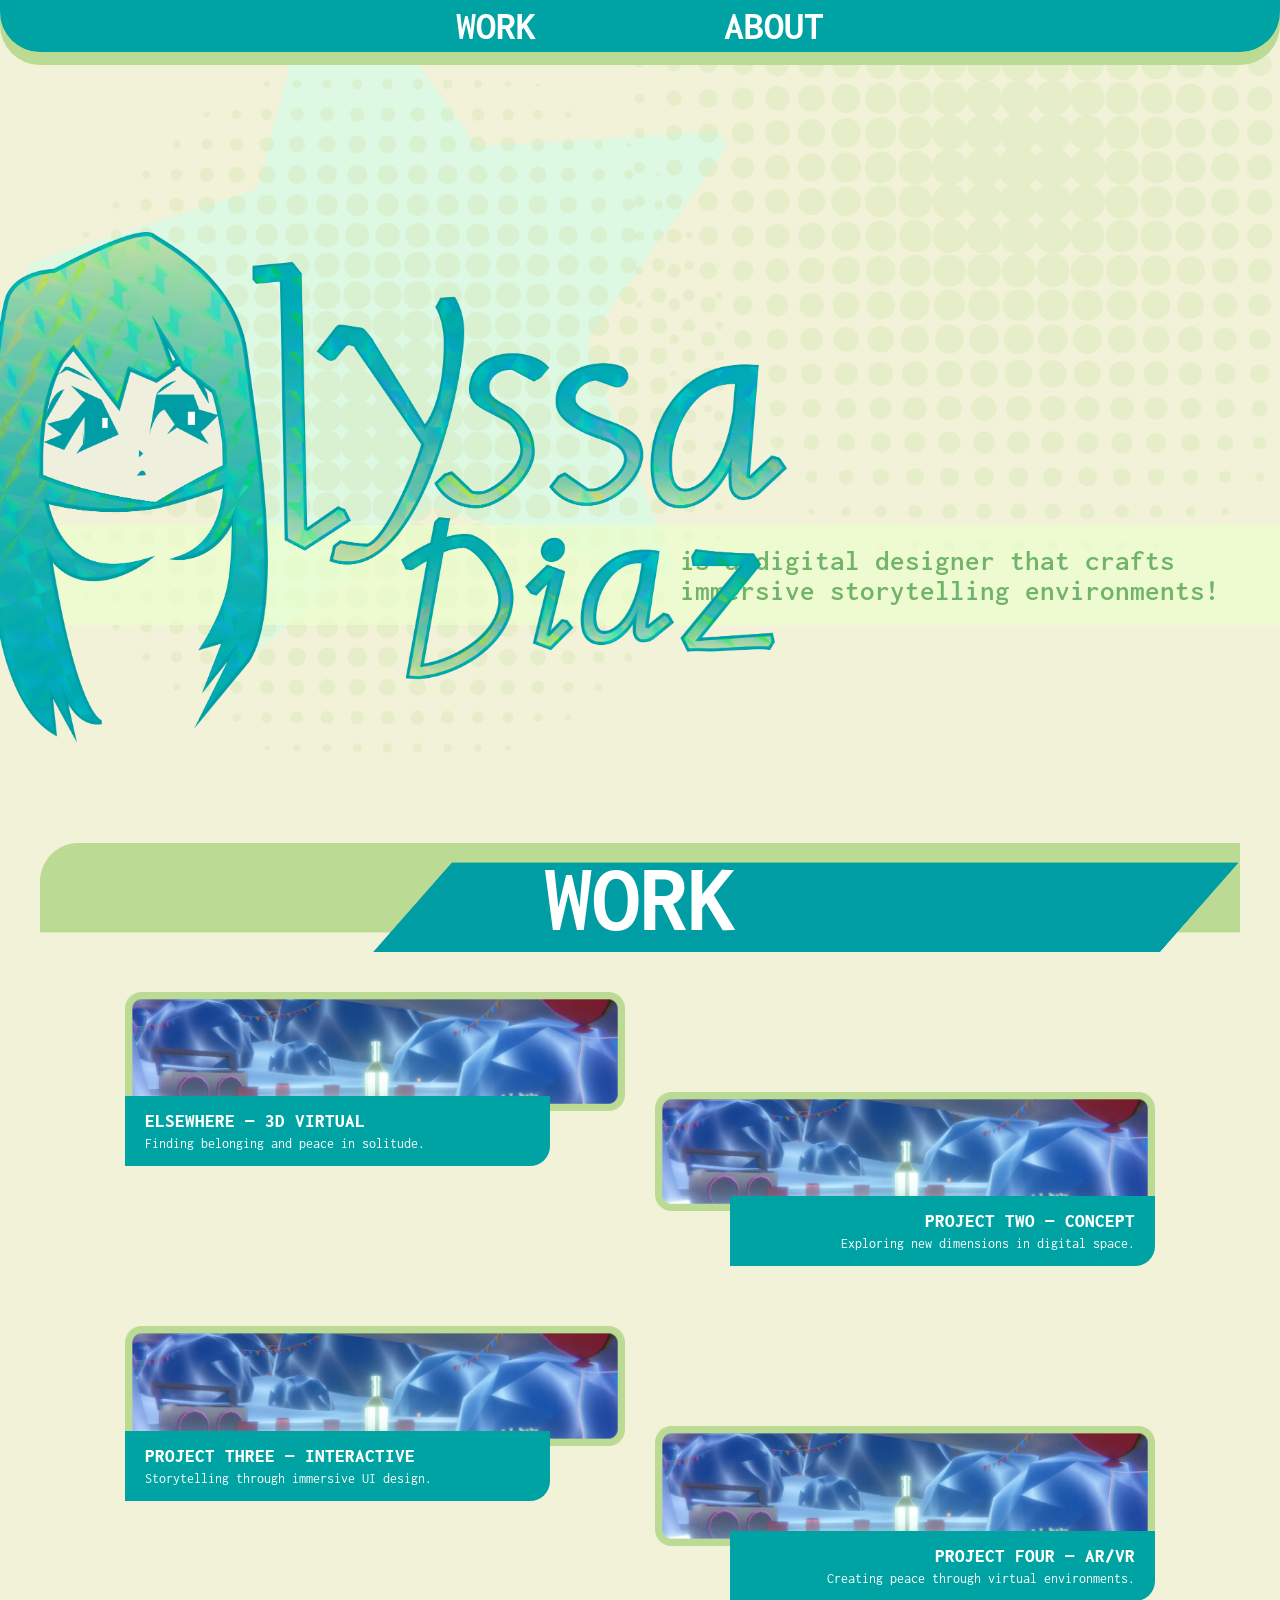
==== index.html @ ff008148 "changed theme completely EEEEKK" ====
<!DOCTYPE html>
<html lang="en">
<head>
    <meta charset="UTF-8">
    <meta name="viewport" content="width=device-width, initial-scale=1.0">
    <title>Alyssa Diaz | Digital Designer</title>
    
    <link rel="preconnect" href="https://fonts.googleapis.com">
    <link rel="preconnect" href="https://fonts.gstatic.com" crossorigin>
    <link href="https://fonts.googleapis.com/css2?family=Inconsolata:wght@200..900&display=swap" rel="stylesheet">
    
    <link rel="stylesheet" href="style.css">
</head>
<body>

    <header>
        <nav>
            <a href="#work">WORK</a>
            <a href="#about">ABOUT</a>
        </nav>
    </header>

<section id="hero">
    <img src="images/homepage-assets/star.png" class="bg-star" alt="">
    <img src="images/homepage-assets/halftone-circles.png" class="halftone-1" alt="">
    <img src="images/homepage-assets/halftone-circles.png" class="halftone-2" alt="">

    <div class="intro-banner-full">
        <div class="intro-content-aligner">
            <p class="intro-text">is a digital designer that crafts immersive storytelling environments!</p>
        </div>
    </div>

    <div class="hero-container">
        <img src="images/homepage-assets/name-logo.png" alt="Alyssa Diaz" class="name-logo">
    </div>
</section>

    <section id="work">
        <div class="work-header">
            <img src="images/homepage-assets/work-headline.png" alt="" class="work-headline-img">
            <h2 class="work-title">WORK</h2>
        </div>

<div class="project-feed">
    
    <a href="elsewhere.html" class="project-card">
        <div class="project-image-container">
            <img src="images/homepage-assets/elsewhere-thumbnail.png" alt="Elsewhere Project" class="final-render">
        </div>
        <div class="project-info-label">
            <h3>ELSEWHERE — 3D VIRTUAL</h3>
            <p>Finding belonging and peace in solitude.</p>
        </div>
    </a>

    <a href="project-2.html" class="project-card">
        <div class="project-image-container">
            <img src="images/homepage-assets/elsewhere-thumbnail.png" alt="Project 2" class="final-render">
        </div>
        <div class="project-info-label">
            <h3>PROJECT TWO — CONCEPT</h3>
            <p>Exploring new dimensions in digital space.</p>
        </div>
    </a>

    <a href="project-3.html" class="project-card">
        <div class="project-image-container">
            <img src="images/homepage-assets/elsewhere-thumbnail.png" alt="Project 3" class="final-render">
        </div>
        <div class="project-info-label">
            <h3>PROJECT THREE — INTERACTIVE</h3>
            <p>Storytelling through immersive UI design.</p>
        </div>
    </a>

    <a href="project-4.html" class="project-card">
        <div class="project-image-container">
            <img src="images/homepage-assets/elsewhere-thumbnail.png" alt="Project 4" class="final-render">
        </div>
        <div class="project-info-label">
            <h3>PROJECT FOUR — AR/VR</h3>
            <p>Creating peace through virtual environments.</p>
        </div>
    </a>

</div>
    </section>

</body>
</html>
---- style.css ----
/* --- RESET & GLOBAL (Same as Master, keeping it clean) --- */
* {
    margin: 0;
    padding: 0;
    box-sizing: border-box;
}

body {
    background-color: #f2f2d8;
    font-family: 'Inconsolata', monospace;
    overflow-x: hidden;
    width: 100%;
}

/* --- HEADER & HERO (No changes, Master standard) --- */
header {
    background-color: #00a3a3;
    padding: 5px 0 5px 0;
    text-align: center;
    border-bottom-left-radius: 40px;
    border-bottom-right-radius: 40px;
    box-shadow: 0 13px 0 0 #bbdb95;
    position: relative;
    z-index: 100;
}

nav a {
    color: white;
    text-decoration: none;
    font-weight: 700;
    margin: 0 90px;
    font-size: 2.5rem;
}

#hero {
    position: relative;
    width: 100%;
    min-height: 600px;
    display: flex;
    flex-direction: column;
    justify-content: center;
    align-items: center;
    overflow: hidden;
    padding: 180px 5% 60px 5%;
}

/* THE FULL-WIDTH BANNER */
.intro-banner-full {
    position: absolute;
    width: 100vw;           /* Force it to be exactly the width of the screen */
    left: 0;
    top: 63%;               /* Adjust this % to move it up or down behind the logo */
    background-color:#edffcd; /* Your light green with some transparency */
    padding: 20px 0;
    z-index: 5;             /* Sits above stars but below logo */
    opacity: 70%;
}

/* Align the text inside the banner to match your logo's position */
.intro-content-aligner {
    max-width: 1200px;
    margin: 0 auto;
    padding-left: 45%;      /* This pushes the text to the right side of your logo head */
}

.intro-text {
    font-size: 1.8rem;
    color: #389a39;
    font-weight: 600;
    max-width: 600px;       /* Keeps the text from stretching too wide */
}

.intro-content-aligner {
    max-width: 1200px;
    margin: 0 auto;
    /* Adjust this value until the text clears the right side of the logo */
    padding-left: 640px; 
}

/* THE LOGO CONTAINER */
.hero-container {
    position: relative;
    z-index: 10;
    width: 100%;            /* Allows us to use margins to position the logo */
    max-width: 1400px;      /* Matches your content width */
    margin: 0;         /* Centers the "lane" the logo sits in */
    display: flex;
    justify-content: flex-start; /* Pushes the content (the logo) to the left */
    padding-left: 2%;       /* Gives it a little breathing room from the very edge */
    pointer-events: none;
}

.name-logo {
    width: 800px;           
    height: auto;
    display: block;
    margin-left: -100px;
    /* If it's still too far right, you can add a negative margin:
       margin-left: -50px; */
}

.bg-star {
    position: absolute;
    left: 2%;
    top: -100px;
    width: 700px;
    z-index: 1;
    opacity: 0.7;
}

/* --- INDEPENDENT HALFTONE CONTROLS --- */

/* --- THE HALFTONE CONTROLS --- */
.halftone-1, .halftone-2, .halftone-3 {
    position: absolute;
    z-index: 1;         /* Lower than hero-container so they stay behind */
    opacity: 0.4;
    pointer-events: none;
}

.halftone-1 { top: -40%; right: -12%; width: 800px; }
.halftone-2 { top: 0%; left: 4%; width: 700px; }
/* =========================================
   WORK SECTION - STAGGERED GRID UPGRADE
   ========================================= */

.work-header {
    position: relative;
    width: 94%;
    max-width: 1200px;
    margin: 40px auto;
    display: flex;
    justify-content: center;
    align-items: center;
}

.work-headline-img {
    width: 100%;
    height: auto;
}

.work-title {
    position: absolute;
    color: white;
    font-size: 6rem;
    font-weight: 700;
}

/* THIS CONTAINER HOLDS ALL THE PROJECTS */
.project-feed {
    width: 90%;
    max-width: 1100px; /* Wider to allow two columns */
    margin: 0 auto 100px auto;
    display: flex;
    flex-wrap: wrap; /* Essential to allow columns to wrap on mobile */
    gap: 60px 50px; /* Space between rows (60px) and columns (50px) */
    justify-content: center; /* Centers the full grid on the screen */
}

/* THE PROJECT CARD IS NOW A 'GRID UNIT' */
.project-card {
    display: flex;
    flex-direction: column;
    text-decoration: none;
    
    /* On large screens, this makes each card slightly less than 
       half the container width, forcing two per row. */
    flex: 0 1 calc(50% - 30px);
    max-width: 500px; /* Limits the max size of any single card */
    
    position: relative; /* Essential for text alignment shifting */
    transition: transform 0.2s;
}

.project-card:hover {
    transform: scale(1.02);
}

.final-render {
    width: 100%;
    height: auto;
    display: block;
}

/* THE TEXT LABEL BAR (Standard left-aligned version) */
.project-info-label {
    background-color: #00a3a3;
    color: white;
    padding: 15px 20px;
    width: 85%; /* Narrower than image */
    margin: -15px auto 0 0; /* Aligns to left and overlaps image */
    border-bottom-right-radius: 20px;
    
    /* This makes the text itself left-aligned */
    text-align: left; 
}

.project-info-label h3 {
    font-size: 1.2rem;
    font-weight: 800;
    margin-bottom: 5px;
}

.project-info-label p {
    font-size: 0.9rem;
    font-weight: 400;
}

/* =========================================
   STAGGERING MAGIC: Target even-numbered items (2, 4, 6, etc.)
   ========================================= */

/* 1. Stagger the second card downward and slightly left */
.project-card:nth-of-type(even) {
    margin-top: 100px; /* This creates the staggered offset seen in your draft */
    margin-left: -20px; /* Optional: adds an inward lean from your draft */
}

/* 2. Target the LABEL BAR of even-numbered projects and move it to the right */
.project-card:nth-of-type(even) .project-info-label {
    /* Moves the bar to align to the right edge of the image */
    margin-left: auto;
    margin-right: 0;
    
    /* Aligns the text itself to the right within the bar */
    text-align: right; 
}

/* =========================================
   RESPONSIVE DESIGN (For Mobile/Small Screens)
   On screens narrower than 768px, we must stack them back into a single list
   or they will become too small to read.
   ========================================= */
@media screen and (max-width: 768px) {
    .project-feed {
        gap: 40px; /* Tighter spacing */
    }
    
    .project-card {
        flex: 1 1 100%; /* Force full width */
        max-width: 100%;
    }
    
    /* Remove all staggered offsets for mobile */
    .project-card:nth-of-type(even) {
        margin-top: 0;
        margin-left: 0;
    }
    
    /* Force all labels back to left-aligned for consistency on mobile */
    .project-card:nth-of-type(even) .project-info-label {
        margin-left: 0;
        text-align: left;
    }
}
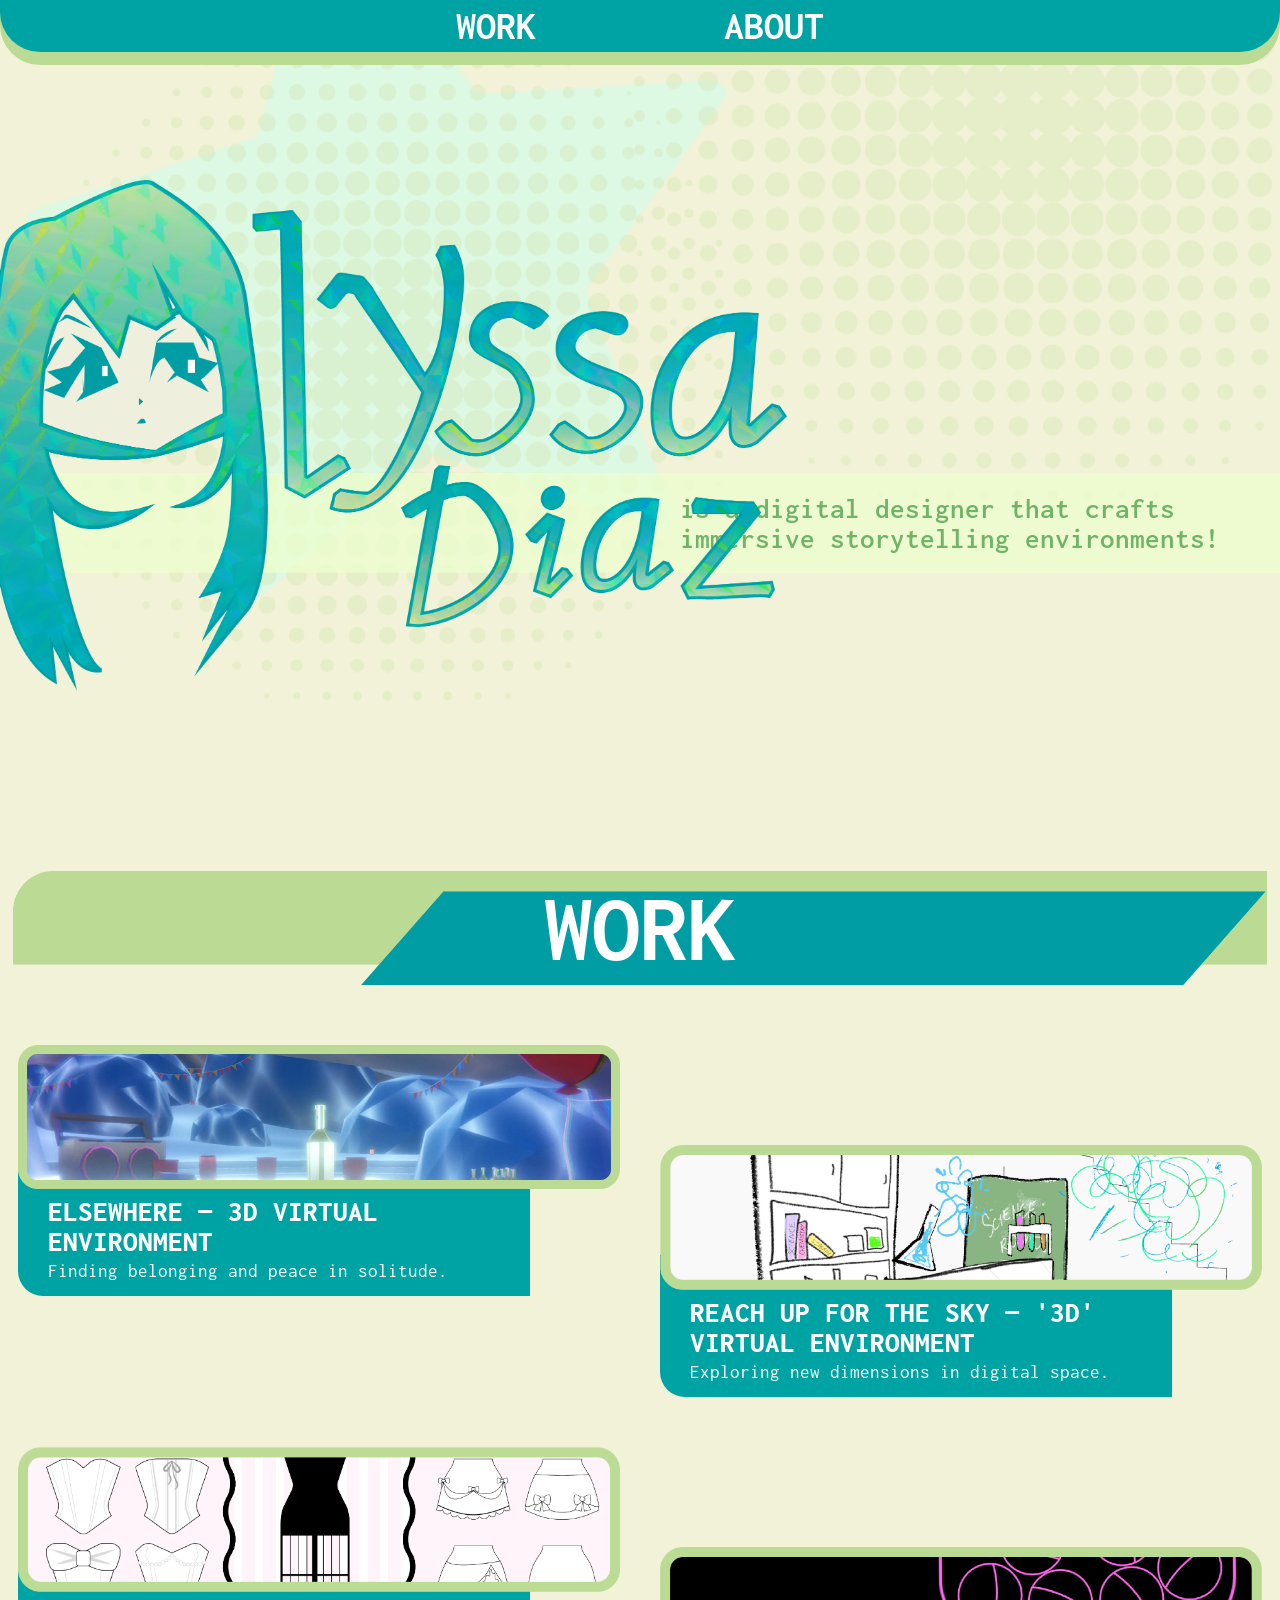
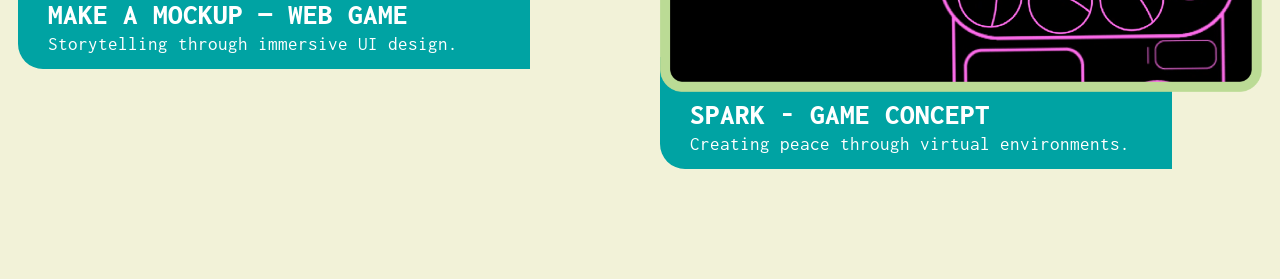
==== commit aaa31c22: "yus made project images bigger" ====
--- a/index.html
+++ b/index.html
@@ -15,8 +15,8 @@
 
     <header>
         <nav>
-            <a href="#work">WORK</a>
-            <a href="#about">ABOUT</a>
+            <a href="index.html">WORK</a>
+            <a href="about.html">ABOUT</a>
         </nav>
     </header>
 
@@ -44,42 +44,42 @@
 
 <div class="project-feed">
     
-    <a href="elsewhere.html" class="project-card">
+    <a href="work/elsewhere.html" class="project-card">
         <div class="project-image-container">
             <img src="images/homepage-assets/elsewhere-thumbnail.png" alt="Elsewhere Project" class="final-render">
         </div>
         <div class="project-info-label">
-            <h3>ELSEWHERE — 3D VIRTUAL</h3>
+            <h3>ELSEWHERE — 3D VIRTUAL ENVIRONMENT</h3>
             <p>Finding belonging and peace in solitude.</p>
         </div>
     </a>
 
-    <a href="project-2.html" class="project-card">
+    <a href="work/reachupforthesky.html" class="project-card">
         <div class="project-image-container">
-            <img src="images/homepage-assets/elsewhere-thumbnail.png" alt="Project 2" class="final-render">
+            <img src="images/homepage-assets/reachupforthesky-thumbnail.png" alt="Reach Up for the Sky" class="final-render">
         </div>
         <div class="project-info-label">
-            <h3>PROJECT TWO — CONCEPT</h3>
+            <h3>REACH UP FOR THE SKY — '3D' VIRTUAL ENVIRONMENT</h3>
             <p>Exploring new dimensions in digital space.</p>
         </div>
     </a>
 
-    <a href="project-3.html" class="project-card">
+    <a href="work/makeamockup.html" class="project-card">
         <div class="project-image-container">
-            <img src="images/homepage-assets/elsewhere-thumbnail.png" alt="Project 3" class="final-render">
+            <img src="images/homepage-assets/makeadressmockup-thumbnail.png" alt="Make a Mockup" class="final-render">
         </div>
         <div class="project-info-label">
-            <h3>PROJECT THREE — INTERACTIVE</h3>
+            <h3>MAKE A MOCKUP — WEB GAME</h3>
             <p>Storytelling through immersive UI design.</p>
         </div>
     </a>
 
-    <a href="project-4.html" class="project-card">
+    <a href="work/spark.html" class="project-card">
         <div class="project-image-container">
-            <img src="images/homepage-assets/elsewhere-thumbnail.png" alt="Project 4" class="final-render">
+            <img src="images/homepage-assets/spark-thumbnail.png" alt="Spark" class="final-render">
         </div>
         <div class="project-info-label">
-            <h3>PROJECT FOUR — AR/VR</h3>
+            <h3>SPARK - GAME CONCEPT</h3>
             <p>Creating peace through virtual environments.</p>
         </div>
     </a>
--- a/style.css
+++ b/style.css
@@ -1,4 +1,4 @@
-/* --- RESET & GLOBAL (Same as Master, keeping it clean) --- */
+/* --- RESET & GLOBAL --- */
 * {
     margin: 0;
     padding: 0;
@@ -12,7 +12,7 @@
     width: 100%;
 }
 
-/* --- HEADER & HERO (No changes, Master standard) --- */
+/* --- HEADER --- */
 header {
     background-color: #00a3a3;
     padding: 5px 0 5px 0;
@@ -20,8 +20,13 @@
     border-bottom-left-radius: 40px;
     border-bottom-right-radius: 40px;
     box-shadow: 0 13px 0 0 #bbdb95;
-    position: relative;
-    z-index: 100;
+    
+    /* Sticky Magic */
+    position: fixed;         /* Locks it to the viewport */
+    top: 0;                  /* Sticks it to the very top */
+    left: 0;
+    width: 100%;             /* Ensures it spans the full width */
+    z-index: 1000;           /* High number to stay above everything else */
 }
 
 nav a {
@@ -30,8 +35,20 @@
     font-weight: 700;
     margin: 0 90px;
     font-size: 2.5rem;
-}
-
+    /* 1. Add a transition to make the growth smooth */
+    display: inline-block; /* Required for transform to work perfectly */
+    transition: transform 0.3s ease, color 0.3s ease;
+}
+
+nav a:hover {
+    /* 2. Scale it up slightly (1.1 means 110% size) */
+    transform: scale(1.1);
+    
+    /* 3. Optional: Change the color to your banner green on hover */
+    color: #edffcd; 
+}
+
+/* --- HERO SECTION --- */
 #hero {
     position: relative;
     width: 100%;
@@ -47,58 +64,51 @@
 /* THE FULL-WIDTH BANNER */
 .intro-banner-full {
     position: absolute;
-    width: 100vw;           /* Force it to be exactly the width of the screen */
+    width: 100vw;
     left: 0;
-    top: 63%;               /* Adjust this % to move it up or down behind the logo */
-    background-color:#edffcd; /* Your light green with some transparency */
+    top: 63%;
+    background-color: #edffcd;
     padding: 20px 0;
-    z-index: 5;             /* Sits above stars but below logo */
-    opacity: 70%;
-}
-
-/* Align the text inside the banner to match your logo's position */
+    z-index: 5;
+    opacity: 0.7; /* Using decimal for standard CSS opacity */
+}
+
 .intro-content-aligner {
     max-width: 1200px;
     margin: 0 auto;
-    padding-left: 45%;      /* This pushes the text to the right side of your logo head */
+    padding-left: 640px; 
 }
 
 .intro-text {
     font-size: 1.8rem;
     color: #389a39;
     font-weight: 600;
-    max-width: 600px;       /* Keeps the text from stretching too wide */
-}
-
-.intro-content-aligner {
-    max-width: 1200px;
-    margin: 0 auto;
-    /* Adjust this value until the text clears the right side of the logo */
-    padding-left: 640px; 
+    max-width: 600px;
 }
 
 /* THE LOGO CONTAINER */
 .hero-container {
     position: relative;
     z-index: 10;
-    width: 100%;            /* Allows us to use margins to position the logo */
-    max-width: 1400px;      /* Matches your content width */
-    margin: 0;         /* Centers the "lane" the logo sits in */
-    display: flex;
-    justify-content: flex-start; /* Pushes the content (the logo) to the left */
-    padding-left: 2%;       /* Gives it a little breathing room from the very edge */
+    width: 100%;
+    max-width: 1400px;
+    margin: 0;
+    display: flex;
+    justify-content: flex-start;
+    padding-left: 2%;
     pointer-events: none;
 }
 
 .name-logo {
-    width: 800px;           
+    width: 800px;
     height: auto;
     display: block;
     margin-left: -100px;
-    /* If it's still too far right, you can add a negative margin:
-       margin-left: -50px; */
-}
-
+    /* Animation settings */
+    animation: softFloat 4s ease-in-out infinite;
+}
+
+/* --- BACKGROUND DECORATIONS --- */
 .bg-star {
     position: absolute;
     left: 2%;
@@ -108,27 +118,28 @@
     opacity: 0.7;
 }
 
-/* --- INDEPENDENT HALFTONE CONTROLS --- */
-
-/* --- THE HALFTONE CONTROLS --- */
 .halftone-1, .halftone-2, .halftone-3 {
     position: absolute;
-    z-index: 1;         /* Lower than hero-container so they stay behind */
+    z-index: 1;
     opacity: 0.4;
     pointer-events: none;
+    /* Adjust '0.2s' to make it faster or slower */
+    animation: jitter 5s step-end infinite;
+    
+    /* This ensures the animation doesn't make the circles "jumpy" 
+       for people with motion sensitivity */
+    will-change: transform;
 }
 
 .halftone-1 { top: -40%; right: -12%; width: 800px; }
 .halftone-2 { top: 0%; left: 4%; width: 700px; }
-/* =========================================
-   WORK SECTION - STAGGERED GRID UPGRADE
-   ========================================= */
-
+
+/* --- WORK SECTION HEADER --- */
 .work-header {
     position: relative;
-    width: 94%;
-    max-width: 1200px;
-    margin: 40px auto;
+    width: 98%;
+    max-width: 1600px;
+    margin: 120px auto 60px auto;
     display: flex;
     justify-content: center;
     align-items: center;
@@ -137,6 +148,7 @@
 .work-headline-img {
     width: 100%;
     height: auto;
+    display: block;
 }
 
 .work-title {
@@ -146,110 +158,115 @@
     font-weight: 700;
 }
 
-/* THIS CONTAINER HOLDS ALL THE PROJECTS */
+/* --- PROJECT FEED (STAGGERED TWO-COLUMN GRID) --- */
 .project-feed {
-    width: 90%;
-    max-width: 1100px; /* Wider to allow two columns */
+    width: 98%;           
+    max-width: 1800px;    /* Slightly narrower lane for a tighter grid feel */
     margin: 0 auto 100px auto;
     display: flex;
-    flex-wrap: wrap; /* Essential to allow columns to wrap on mobile */
-    gap: 60px 50px; /* Space between rows (60px) and columns (50px) */
-    justify-content: center; /* Centers the full grid on the screen */
-}
-
-/* THE PROJECT CARD IS NOW A 'GRID UNIT' */
+    flex-wrap: wrap;      /* Allows cards to move to the next row */
+    justify-content: center;
+    gap: 40px;            /* Horizontal space between columns */
+}
+
+/* THE CARDS */
 .project-card {
     display: flex;
     flex-direction: column;
     text-decoration: none;
     
-    /* On large screens, this makes each card slightly less than 
-       half the container width, forcing two per row. */
-    flex: 0 1 calc(50% - 30px);
-    max-width: 500px; /* Limits the max size of any single card */
-    
-    position: relative; /* Essential for text alignment shifting */
+    /* This width (45%) ensures two cards sit side-by-side */
+    flex: 0 1 48%; 
+    max-width: 1200px;     
+    
+    position: relative;
     transition: transform 0.2s;
+    margin-bottom: 10px;  /* Space between rows */
+}
+
+/* THE STAGGER EFFECT 
+   This targets the 2nd, 4th, 6th card etc. and pushes them down 
+   to create that "un-even" stacking look. */
+.project-card:nth-of-type(even) {
+    margin-top: 100px; 
 }
 
 .project-card:hover {
-    transform: scale(1.02);
-}
-
+    transform: scale(1.01);
+}
+
+/* THE PROJECT IMAGE */
 .final-render {
     width: 100%;
     height: auto;
     display: block;
-}
-
-/* THE TEXT LABEL BAR (Standard left-aligned version) */
+    position: relative; 
+    z-index: 5;         
+}
+
+/* THE TEXT LABEL BAR (Always Left) */
 .project-info-label {
     background-color: #00a3a3;
     color: white;
-    padding: 15px 20px;
-    width: 85%; /* Narrower than image */
-    margin: -15px auto 0 0; /* Aligns to left and overlaps image */
-    border-bottom-right-radius: 20px;
-    
-    /* This makes the text itself left-aligned */
-    text-align: left; 
+    width: 85%;
+    padding: 42px 30px 15px 30px;
+    
+    /* Tucked under the image */
+    margin: -35px 0 0 0;  /* Keeps it strictly to the left edge of the card */
+
+    border-bottom-left-radius: 25px;
+    
+    position: relative; 
+    z-index: 2;         
+    text-align: left;
 }
 
 .project-info-label h3 {
-    font-size: 1.2rem;
+    font-size: 1.8rem; /* Scaled down slightly for 2-column fit */
     font-weight: 800;
     margin-bottom: 5px;
 }
 
 .project-info-label p {
-    font-size: 0.9rem;
-    font-weight: 400;
-}
-
-/* =========================================
-   STAGGERING MAGIC: Target even-numbered items (2, 4, 6, etc.)
-   ========================================= */
-
-/* 1. Stagger the second card downward and slightly left */
-.project-card:nth-of-type(even) {
-    margin-top: 100px; /* This creates the staggered offset seen in your draft */
-    margin-left: -20px; /* Optional: adds an inward lean from your draft */
-}
-
-/* 2. Target the LABEL BAR of even-numbered projects and move it to the right */
-.project-card:nth-of-type(even) .project-info-label {
-    /* Moves the bar to align to the right edge of the image */
-    margin-left: auto;
-    margin-right: 0;
-    
-    /* Aligns the text itself to the right within the bar */
-    text-align: right; 
-}
-
-/* =========================================
-   RESPONSIVE DESIGN (For Mobile/Small Screens)
-   On screens narrower than 768px, we must stack them back into a single list
-   or they will become too small to read.
-   ========================================= */
-@media screen and (max-width: 768px) {
-    .project-feed {
-        gap: 40px; /* Tighter spacing */
-    }
-    
+    font-size: 1.2rem; /* Scaled down slightly for 2-column fit */
+}
+
+/* --- RESPONSIVE DESIGN --- */
+@media screen and (max-width: 1024px) {
     .project-card {
-        flex: 1 1 100%; /* Force full width */
-        max-width: 100%;
-    }
-    
-    /* Remove all staggered offsets for mobile */
+        flex: 0 1 100%; /* Switch to 1 column on tablets/phones */
+        max-width: 800px;
+    }
+    
     .project-card:nth-of-type(even) {
-        margin-top: 0;
-        margin-left: 0;
-    }
-    
-    /* Force all labels back to left-aligned for consistency on mobile */
-    .project-card:nth-of-type(even) .project-info-label {
-        margin-left: 0;
-        text-align: left;
-    }
-}+        margin-top: 0; /* Remove stagger on mobile so they just stack straight */
+    }
+}
+
+/* 1. Define the "Floating" movement */
+@keyframes softFloat {
+    0% {
+        transform: translateY(0px);
+    }
+    50% {
+        transform: translateY(-15px); /* Moves up 15 pixels */
+    }
+    100% {
+        transform: translateY(0px);
+    }
+}
+
+/* 1. Define the Jitter movement */
+@keyframes jitter {
+    0% { transform: translate(0, 0); }
+    10% { transform: translate(-1px, -2px); }
+    20% { transform: translate(2px, 1px); }
+    30% { transform: translate(-2px, -1px); }
+    40% { transform: translate(1px, 2px); }
+    50% { transform: translate(-1px, -1px); }
+    60% { transform: translate(2px, 2px); }
+    70% { transform: translate(-2px, 1px); }
+    80% { transform: translate(1px, -2px); }
+    90% { transform: translate(-1px, 2px); }
+    100% { transform: translate(0, 0); }
+}
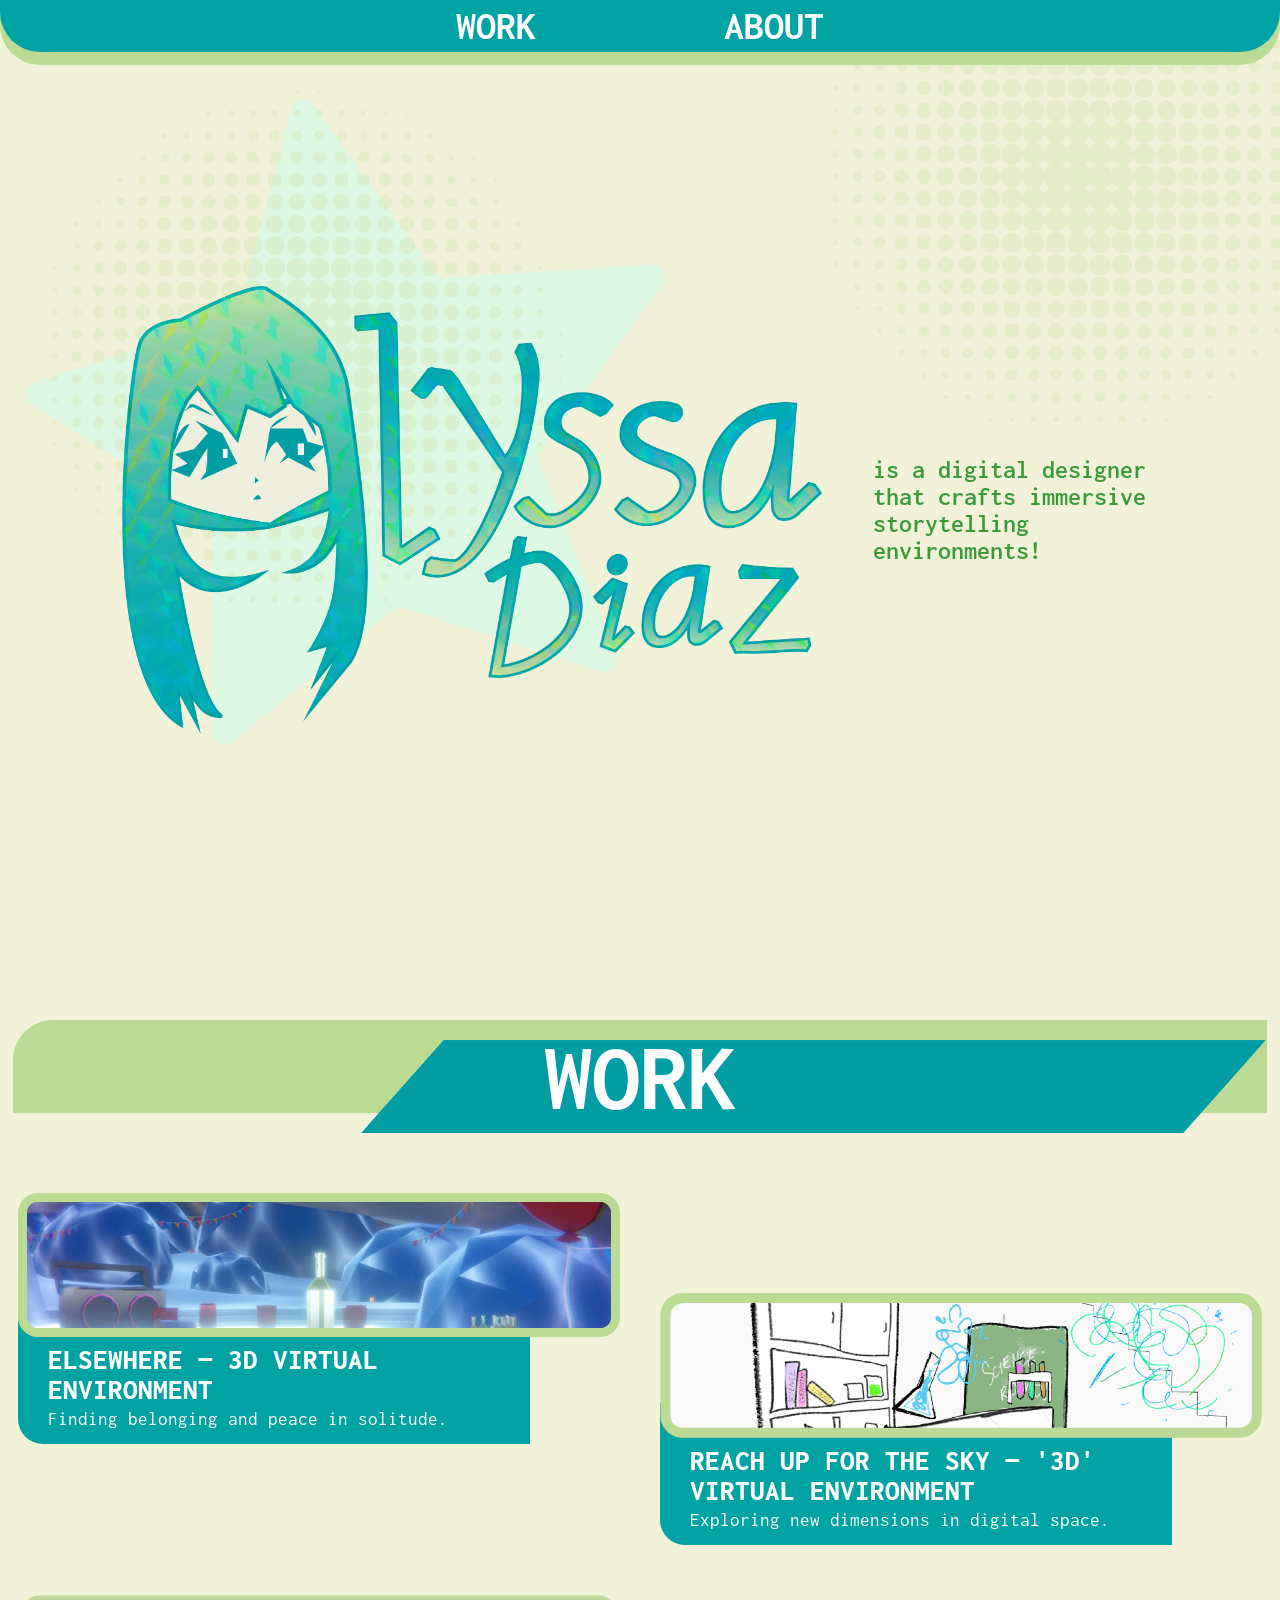
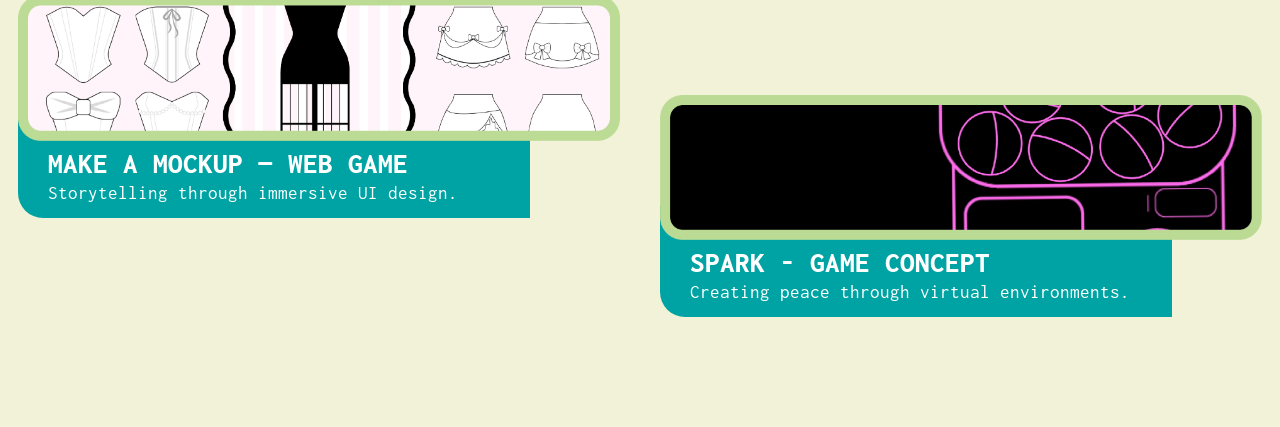
==== commit 3cece14c: "somewhat responsive idk had to get rid of the banner thing it was messing up the responisveness itrs" ====
--- a/index.html
+++ b/index.html
@@ -25,14 +25,9 @@
     <img src="images/homepage-assets/halftone-circles.png" class="halftone-1" alt="">
     <img src="images/homepage-assets/halftone-circles.png" class="halftone-2" alt="">
 
-    <div class="intro-banner-full">
-        <div class="intro-content-aligner">
-            <p class="intro-text">is a digital designer that crafts immersive storytelling environments!</p>
-        </div>
-    </div>
-
     <div class="hero-container">
         <img src="images/homepage-assets/name-logo.png" alt="Alyssa Diaz" class="name-logo">
+        <p class="intro-text-side">is a digital designer that crafts immersive storytelling environments!</p>
     </div>
 </section>
 
--- a/style.css
+++ b/style.css
@@ -52,7 +52,7 @@
 #hero {
     position: relative;
     width: 100%;
-    min-height: 600px;
+    min-height: 900px;
     display: flex;
     flex-direction: column;
     justify-content: center;
@@ -61,50 +61,37 @@
     padding: 180px 5% 60px 5%;
 }
 
-/* THE FULL-WIDTH BANNER */
-.intro-banner-full {
-    position: absolute;
-    width: 100vw;
-    left: 0;
-    top: 63%;
-    background-color: #edffcd;
-    padding: 20px 0;
-    z-index: 5;
-    opacity: 0.7; /* Using decimal for standard CSS opacity */
-}
-
-.intro-content-aligner {
-    max-width: 1200px;
-    margin: 0 auto;
-    padding-left: 640px; 
-}
-
-.intro-text {
-    font-size: 1.8rem;
+/* THE LOGO CONTAINER */
+.hero-container {
+    position: relative;
+    z-index: 10;
+    width: 100%;
+    max-width: 1400px;
+    margin: 0;
+    display: flex;
+    align-items: center;
+    justify-content: center;
+    gap: 5%;
+    padding: 0 5%;
+    pointer-events: none;
+}
+
+.name-logo {
+    width: 100%;
+    max-width: 700px;
+    height: auto;
+    display: block;
+    flex-shrink: 0;
+    /* Animation settings */
+    animation: softFloat 4s ease-in-out infinite;
+}
+
+/* Intro text beside logo */
+.intro-text-side {
+    font-size: clamp(1rem, 2vw, 1.8rem);
     color: #389a39;
     font-weight: 600;
-    max-width: 600px;
-}
-
-/* THE LOGO CONTAINER */
-.hero-container {
-    position: relative;
-    z-index: 10;
-    width: 100%;
-    max-width: 1400px;
-    margin: 0;
-    display: flex;
-    justify-content: flex-start;
-    padding-left: 2%;
-    pointer-events: none;
-}
-
-.name-logo {
-    width: 800px;
-    height: auto;
-    display: block;
-    margin-left: -100px;
-    /* Animation settings */
+    max-width: 500px;
     animation: softFloat 4s ease-in-out infinite;
 }
 
@@ -112,8 +99,9 @@
 .bg-star {
     position: absolute;
     left: 2%;
-    top: -100px;
-    width: 700px;
+    top: 100px;
+    width: 50vw;
+    max-width: 700px;
     z-index: 1;
     opacity: 0.7;
 }
@@ -123,6 +111,8 @@
     z-index: 1;
     opacity: 0.4;
     pointer-events: none;
+    width: 40vw;
+    max-width: 800px;
     /* Adjust '0.2s' to make it faster or slower */
     animation: jitter 5s step-end infinite;
     
@@ -131,8 +121,8 @@
     will-change: transform;
 }
 
-.halftone-1 { top: -40%; right: -12%; width: 800px; }
-.halftone-2 { top: 0%; left: 4%; width: 700px; }
+.halftone-1 { top: -10%; right: -5%; }
+.halftone-2 { top: 10%; left: 4%; }
 
 /* --- WORK SECTION HEADER --- */
 .work-header {
@@ -240,6 +230,28 @@
     
     .project-card:nth-of-type(even) {
         margin-top: 0; /* Remove stagger on mobile so they just stack straight */
+    }
+    
+    /* Stack banner content on smaller screens */
+    .intro-banner-inner {
+        flex-direction: column;
+        gap: 15px;
+        text-align: center;
+    }
+    
+    .intro-text {
+        max-width: 90%;
+    }
+}
+
+@media screen and (max-width: 768px) {
+    .intro-banner-full {
+        top: 60%;
+        padding: 15px 0;
+    }
+    
+    .name-logo {
+        max-width: 90%;
     }
 }
 
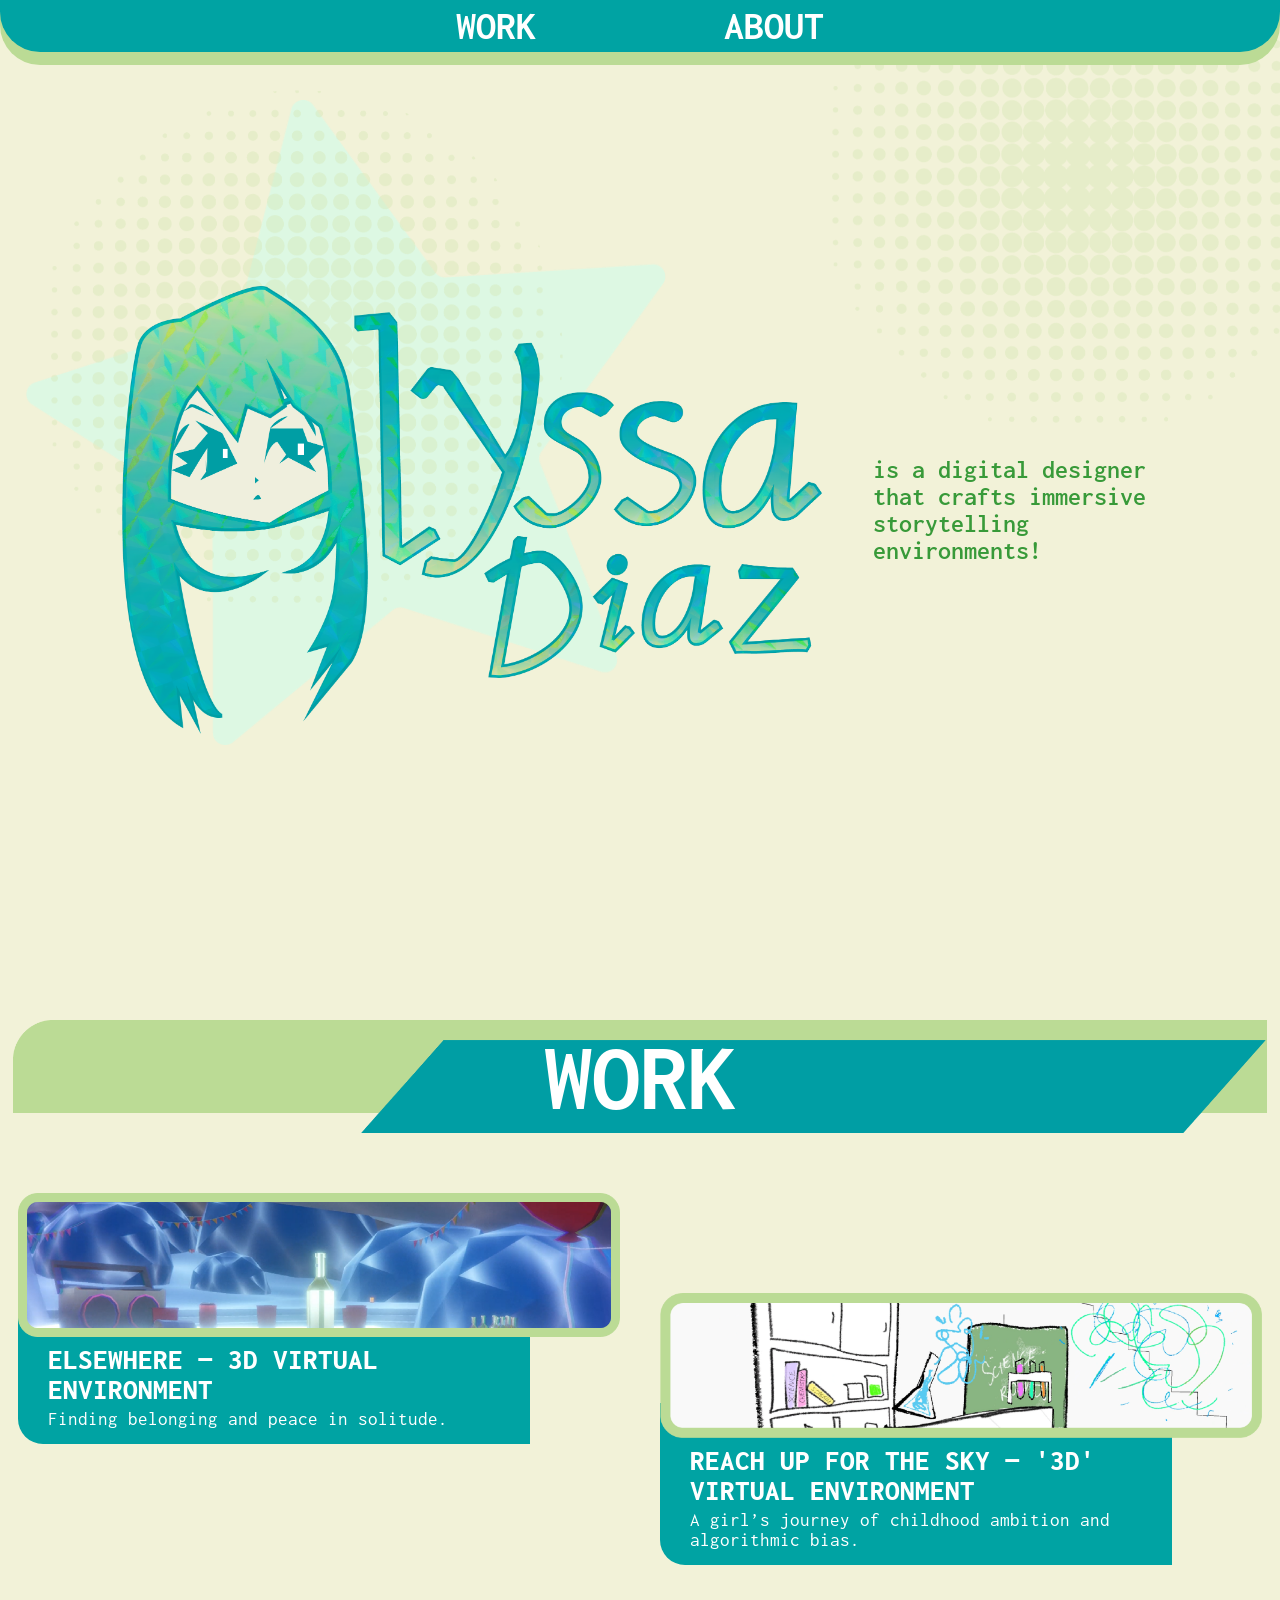
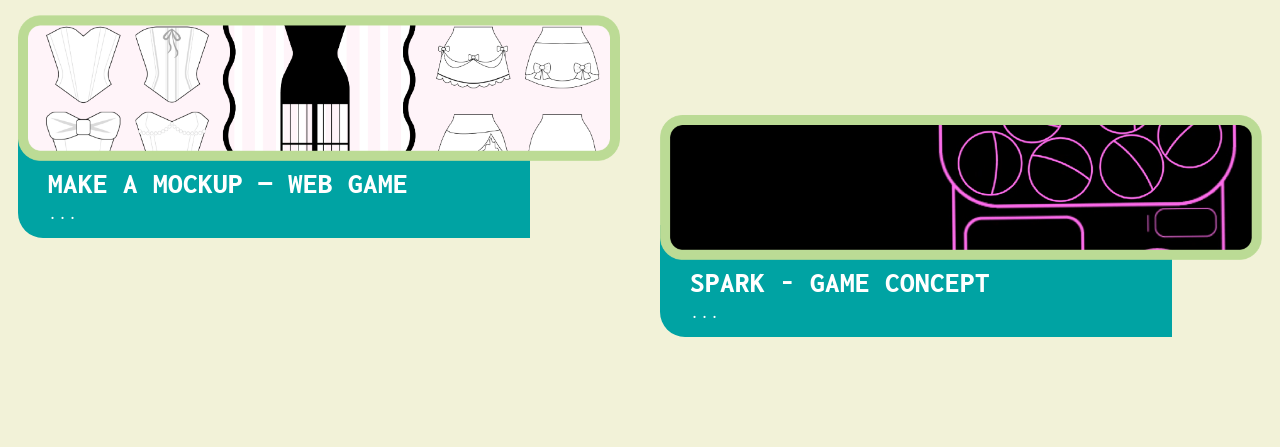
==== commit cf547e8a: "Add files via upload" ====
--- a/index.html
+++ b/index.html
@@ -1,86 +1,119 @@
-<!DOCTYPE html>
+<!doctype html>
 <html lang="en">
-<head>
-    <meta charset="UTF-8">
-    <meta name="viewport" content="width=device-width, initial-scale=1.0">
-    <title>Alyssa Diaz | Digital Designer</title>
-    
-    <link rel="preconnect" href="https://fonts.googleapis.com">
-    <link rel="preconnect" href="https://fonts.gstatic.com" crossorigin>
-    <link href="https://fonts.googleapis.com/css2?family=Inconsolata:wght@200..900&display=swap" rel="stylesheet">
-    
-    <link rel="stylesheet" href="style.css">
-</head>
-<body>
+  <head>
+    <meta charset="UTF-8" />
+    <meta name="viewport" content="width=device-width, initial-scale=1.0" />
+    <title>Alyssa Diaz</title>
 
+    <link rel="preconnect" href="https://fonts.googleapis.com" />
+    <link rel="preconnect" href="https://fonts.gstatic.com" crossorigin />
+    <link
+      href="https://fonts.googleapis.com/css2?family=Inconsolata:wght@200..900&display=swap"
+      rel="stylesheet"
+    />
+
+    <link rel="stylesheet" href="style.css" />
+  </head>
+  <body>
     <header>
-        <nav>
-            <a href="index.html">WORK</a>
-            <a href="about.html">ABOUT</a>
-        </nav>
+      <nav>
+        <a href="../index.html">WORK</a>
+        <a href="../about.html">ABOUT</a>
+      </nav>
     </header>
 
-<section id="hero">
-    <img src="images/homepage-assets/star.png" class="bg-star" alt="">
-    <img src="images/homepage-assets/halftone-circles.png" class="halftone-1" alt="">
-    <img src="images/homepage-assets/halftone-circles.png" class="halftone-2" alt="">
+    <section id="hero">
+      <img src="images/homepage-assets/star.png" class="bg-star" alt="" />
+      <img
+        src="images/homepage-assets/halftone-circles.png"
+        class="halftone-1"
+        alt=""
+      />
+      <img
+        src="images/homepage-assets/halftone-circles.png"
+        class="halftone-2"
+        alt=""
+      />
 
-    <div class="hero-container">
-        <img src="images/homepage-assets/name-logo.png" alt="Alyssa Diaz" class="name-logo">
-        <p class="intro-text-side">is a digital designer that crafts immersive storytelling environments!</p>
-    </div>
-</section>
+      <div class="hero-container">
+        <img
+          src="images/homepage-assets/name-logo.png"
+          alt="Alyssa Diaz"
+          class="name-logo"
+        />
+        <p class="intro-text-side">
+          is a digital designer that crafts immersive storytelling environments!
+        </p>
+      </div>
+    </section>
 
     <section id="work">
-        <div class="work-header">
-            <img src="images/homepage-assets/work-headline.png" alt="" class="work-headline-img">
-            <h2 class="work-title">WORK</h2>
-        </div>
+      <div class="work-header">
+        <img
+          src="images/homepage-assets/work-headline.png"
+          alt=""
+          class="work-headline-img"
+        />
+        <h2 class="work-title">WORK</h2>
+      </div>
 
-<div class="project-feed">
-    
-    <a href="work/elsewhere.html" class="project-card">
-        <div class="project-image-container">
-            <img src="images/homepage-assets/elsewhere-thumbnail.png" alt="Elsewhere Project" class="final-render">
-        </div>
-        <div class="project-info-label">
+      <div class="project-feed">
+        <a href="work/elsewhere.html" class="project-card">
+          <div class="project-image-container">
+            <img
+              src="images/homepage-assets/elsewhere-thumbnail.png"
+              alt="Elsewhere Project"
+              class="final-render"
+            />
+          </div>
+          <div class="project-info-label">
             <h3>ELSEWHERE — 3D VIRTUAL ENVIRONMENT</h3>
             <p>Finding belonging and peace in solitude.</p>
-        </div>
-    </a>
+          </div>
+        </a>
 
-    <a href="work/reachupforthesky.html" class="project-card">
-        <div class="project-image-container">
-            <img src="images/homepage-assets/reachupforthesky-thumbnail.png" alt="Reach Up for the Sky" class="final-render">
-        </div>
-        <div class="project-info-label">
+        <a href="work/reachupforthesky.html" class="project-card">
+          <div class="project-image-container">
+            <img
+              src="images/homepage-assets/reachupforthesky-thumbnail.png"
+              alt="Reach Up for the Sky"
+              class="final-render"
+            />
+          </div>
+          <div class="project-info-label">
             <h3>REACH UP FOR THE SKY — '3D' VIRTUAL ENVIRONMENT</h3>
-            <p>Exploring new dimensions in digital space.</p>
-        </div>
-    </a>
+            <p>A girl’s journey of childhood ambition and algorithmic bias.</p>
+          </div>
+        </a>
 
-    <a href="work/makeamockup.html" class="project-card">
-        <div class="project-image-container">
-            <img src="images/homepage-assets/makeadressmockup-thumbnail.png" alt="Make a Mockup" class="final-render">
-        </div>
-        <div class="project-info-label">
+        <a href="work/makeamockup.html" class="project-card">
+          <div class="project-image-container">
+            <img
+              src="images/homepage-assets/makeadressmockup-thumbnail.png"
+              alt="Make a Mockup"
+              class="final-render"
+            />
+          </div>
+          <div class="project-info-label">
             <h3>MAKE A MOCKUP — WEB GAME</h3>
-            <p>Storytelling through immersive UI design.</p>
-        </div>
-    </a>
+            <p>...</p>
+          </div>
+        </a>
 
-    <a href="work/spark.html" class="project-card">
-        <div class="project-image-container">
-            <img src="images/homepage-assets/spark-thumbnail.png" alt="Spark" class="final-render">
-        </div>
-        <div class="project-info-label">
+        <a href="work/spark.html" class="project-card">
+          <div class="project-image-container">
+            <img
+              src="images/homepage-assets/spark-thumbnail.png"
+              alt="Spark"
+              class="final-render"
+            />
+          </div>
+          <div class="project-info-label">
             <h3>SPARK - GAME CONCEPT</h3>
-            <p>Creating peace through virtual environments.</p>
-        </div>
-    </a>
-
-</div>
+            <p>...</p>
+          </div>
+        </a>
+      </div>
     </section>
-
-</body>
-</html>+  </body>
+</html>
--- a/style.css
+++ b/style.css
@@ -1,284 +1,318 @@
 /* --- RESET & GLOBAL --- */
 * {
-    margin: 0;
-    padding: 0;
-    box-sizing: border-box;
+  margin: 0;
+  padding: 0;
+  box-sizing: border-box;
 }
 
 body {
-    background-color: #f2f2d8;
-    font-family: 'Inconsolata', monospace;
-    overflow-x: hidden;
-    width: 100%;
+  background-color: #f2f2d8;
+  font-family: "Inconsolata", monospace;
+  overflow-x: hidden;
+  width: 100%;
+  scrollbar-gutter: stable;
+  overflow-y: scroll;
 }
 
 /* --- HEADER --- */
 header {
-    background-color: #00a3a3;
-    padding: 5px 0 5px 0;
-    text-align: center;
-    border-bottom-left-radius: 40px;
-    border-bottom-right-radius: 40px;
-    box-shadow: 0 13px 0 0 #bbdb95;
-    
-    /* Sticky Magic */
-    position: fixed;         /* Locks it to the viewport */
-    top: 0;                  /* Sticks it to the very top */
-    left: 0;
-    width: 100%;             /* Ensures it spans the full width */
-    z-index: 1000;           /* High number to stay above everything else */
+  background-color: #00a3a3;
+  padding: 5px 0 5px 0;
+  text-align: center;
+  border-bottom-left-radius: 40px;
+  border-bottom-right-radius: 40px;
+  box-shadow: 0 13px 0 0 #bbdb95;
+
+  /* Sticky Magic */
+  position: fixed; /* Locks it to the viewport */
+  top: 0; /* Sticks it to the very top */
+  left: 0;
+  width: 100%; /* Ensures it spans the full width */
+  z-index: 1000; /* High number to stay above everything else */
 }
 
 nav a {
-    color: white;
-    text-decoration: none;
-    font-weight: 700;
-    margin: 0 90px;
-    font-size: 2.5rem;
-    /* 1. Add a transition to make the growth smooth */
-    display: inline-block; /* Required for transform to work perfectly */
-    transition: transform 0.3s ease, color 0.3s ease;
+  color: white;
+  text-decoration: none;
+  font-weight: 700;
+  margin: 0 90px;
+  font-size: 2.5rem;
+  /* 1. Add a transition to make the growth smooth */
+  display: inline-block; /* Required for transform to work perfectly */
+  transition:
+    transform 0.3s ease,
+    color 0.3s ease;
 }
 
 nav a:hover {
-    /* 2. Scale it up slightly (1.1 means 110% size) */
-    transform: scale(1.1);
-    
-    /* 3. Optional: Change the color to your banner green on hover */
-    color: #edffcd; 
+  /* 2. Scale it up slightly (1.1 means 110% size) */
+  transform: scale(1.1);
+
+  /* 3. Optional: Change the color to your banner green on hover */
+  color: #edffcd;
 }
 
 /* --- HERO SECTION --- */
 #hero {
-    position: relative;
-    width: 100%;
-    min-height: 900px;
-    display: flex;
-    flex-direction: column;
-    justify-content: center;
-    align-items: center;
-    overflow: hidden;
-    padding: 180px 5% 60px 5%;
+  position: relative;
+  width: 100%;
+  min-height: 900px;
+  display: flex;
+  flex-direction: column;
+  justify-content: center;
+  align-items: center;
+  overflow: hidden;
+  padding: 180px 5% 60px 5%;
 }
 
 /* THE LOGO CONTAINER */
 .hero-container {
-    position: relative;
-    z-index: 10;
-    width: 100%;
-    max-width: 1400px;
-    margin: 0;
-    display: flex;
-    align-items: center;
-    justify-content: center;
-    gap: 5%;
-    padding: 0 5%;
-    pointer-events: none;
+  position: relative;
+  z-index: 10;
+  width: 100%;
+  max-width: 1400px;
+  margin: 0;
+  display: flex;
+  align-items: center;
+  justify-content: center;
+  gap: 5%;
+  padding: 0 5%;
+  pointer-events: none;
 }
 
 .name-logo {
-    width: 100%;
-    max-width: 700px;
-    height: auto;
-    display: block;
-    flex-shrink: 0;
-    /* Animation settings */
-    animation: softFloat 4s ease-in-out infinite;
+  width: 100%;
+  max-width: 700px;
+  height: auto;
+  display: block;
+  flex-shrink: 0;
+  /* Animation settings */
+  animation: softFloat 4s ease-in-out infinite;
 }
 
 /* Intro text beside logo */
 .intro-text-side {
-    font-size: clamp(1rem, 2vw, 1.8rem);
-    color: #389a39;
-    font-weight: 600;
-    max-width: 500px;
-    animation: softFloat 4s ease-in-out infinite;
+  font-size: clamp(1rem, 2vw, 1.8rem);
+  color: #389a39;
+  font-weight: 600;
+  max-width: 500px;
+  animation: softFloat 4s ease-in-out infinite;
 }
 
 /* --- BACKGROUND DECORATIONS --- */
 .bg-star {
-    position: absolute;
-    left: 2%;
-    top: 100px;
-    width: 50vw;
-    max-width: 700px;
-    z-index: 1;
-    opacity: 0.7;
-}
-
-.halftone-1, .halftone-2, .halftone-3 {
-    position: absolute;
-    z-index: 1;
-    opacity: 0.4;
-    pointer-events: none;
-    width: 40vw;
-    max-width: 800px;
-    /* Adjust '0.2s' to make it faster or slower */
-    animation: jitter 5s step-end infinite;
-    
-    /* This ensures the animation doesn't make the circles "jumpy" 
+  position: absolute;
+  left: 2%;
+  top: 100px;
+  width: 50vw;
+  max-width: 700px;
+  z-index: 1;
+  opacity: 0.7;
+}
+
+.halftone-1,
+.halftone-2,
+.halftone-3 {
+  position: absolute;
+  z-index: 1;
+  opacity: 0.4;
+  pointer-events: none;
+  width: 40vw;
+  max-width: 800px;
+  /* Adjust '0.2s' to make it faster or slower */
+  animation: jitter 5s step-end infinite;
+
+  /* This ensures the animation doesn't make the circles "jumpy" 
        for people with motion sensitivity */
-    will-change: transform;
-}
-
-.halftone-1 { top: -10%; right: -5%; }
-.halftone-2 { top: 10%; left: 4%; }
+  will-change: transform;
+}
+
+.halftone-1 {
+  top: -10%;
+  right: -5%;
+}
+.halftone-2 {
+  top: 10%;
+  left: 4%;
+}
 
 /* --- WORK SECTION HEADER --- */
 .work-header {
-    position: relative;
-    width: 98%;
-    max-width: 1600px;
-    margin: 120px auto 60px auto;
-    display: flex;
-    justify-content: center;
-    align-items: center;
+  position: relative;
+  width: 98%;
+  max-width: 1600px;
+  margin: 120px auto 60px auto;
+  display: flex;
+  justify-content: center;
+  align-items: center;
 }
 
 .work-headline-img {
-    width: 100%;
-    height: auto;
-    display: block;
+  width: 100%;
+  height: auto;
+  display: block;
 }
 
 .work-title {
-    position: absolute;
-    color: white;
-    font-size: 6rem;
-    font-weight: 700;
+  position: absolute;
+  color: white;
+  font-size: 6rem;
+  font-weight: 700;
 }
 
 /* --- PROJECT FEED (STAGGERED TWO-COLUMN GRID) --- */
 .project-feed {
-    width: 98%;           
-    max-width: 1800px;    /* Slightly narrower lane for a tighter grid feel */
-    margin: 0 auto 100px auto;
-    display: flex;
-    flex-wrap: wrap;      /* Allows cards to move to the next row */
-    justify-content: center;
-    gap: 40px;            /* Horizontal space between columns */
+  width: 98%;
+  max-width: 1800px; /* Slightly narrower lane for a tighter grid feel */
+  margin: 0 auto 100px auto;
+  display: flex;
+  flex-wrap: wrap; /* Allows cards to move to the next row */
+  justify-content: center;
+  gap: 40px; /* Horizontal space between columns */
 }
 
 /* THE CARDS */
 .project-card {
-    display: flex;
-    flex-direction: column;
-    text-decoration: none;
-    
-    /* This width (45%) ensures two cards sit side-by-side */
-    flex: 0 1 48%; 
-    max-width: 1200px;     
-    
-    position: relative;
-    transition: transform 0.2s;
-    margin-bottom: 10px;  /* Space between rows */
+  display: flex;
+  flex-direction: column;
+  text-decoration: none;
+
+  /* This width (45%) ensures two cards sit side-by-side */
+  flex: 0 1 48%;
+  max-width: 1200px;
+
+  position: relative;
+  transition: transform 0.2s;
+  margin-bottom: 10px; /* Space between rows */
 }
 
 /* THE STAGGER EFFECT 
    This targets the 2nd, 4th, 6th card etc. and pushes them down 
    to create that "un-even" stacking look. */
 .project-card:nth-of-type(even) {
-    margin-top: 100px; 
+  margin-top: 100px;
 }
 
 .project-card:hover {
-    transform: scale(1.01);
+  transform: scale(1.01);
 }
 
 /* THE PROJECT IMAGE */
 .final-render {
-    width: 100%;
-    height: auto;
-    display: block;
-    position: relative; 
-    z-index: 5;         
+  width: 100%;
+  height: auto;
+  display: block;
+  position: relative;
+  z-index: 5;
 }
 
 /* THE TEXT LABEL BAR (Always Left) */
 .project-info-label {
-    background-color: #00a3a3;
-    color: white;
-    width: 85%;
-    padding: 42px 30px 15px 30px;
-    
-    /* Tucked under the image */
-    margin: -35px 0 0 0;  /* Keeps it strictly to the left edge of the card */
-
-    border-bottom-left-radius: 25px;
-    
-    position: relative; 
-    z-index: 2;         
-    text-align: left;
+  background-color: #00a3a3;
+  color: white;
+  width: 85%;
+  padding: 42px 30px 15px 30px;
+
+  /* Tucked under the image */
+  margin: -35px 0 0 0; /* Keeps it strictly to the left edge of the card */
+
+  border-bottom-left-radius: 25px;
+
+  position: relative;
+  z-index: 2;
+  text-align: left;
 }
 
 .project-info-label h3 {
-    font-size: 1.8rem; /* Scaled down slightly for 2-column fit */
-    font-weight: 800;
-    margin-bottom: 5px;
+  font-size: 1.8rem; /* Scaled down slightly for 2-column fit */
+  font-weight: 800;
+  margin-bottom: 5px;
 }
 
 .project-info-label p {
-    font-size: 1.2rem; /* Scaled down slightly for 2-column fit */
+  font-size: 1.2rem; /* Scaled down slightly for 2-column fit */
 }
 
 /* --- RESPONSIVE DESIGN --- */
 @media screen and (max-width: 1024px) {
-    .project-card {
-        flex: 0 1 100%; /* Switch to 1 column on tablets/phones */
-        max-width: 800px;
-    }
-    
-    .project-card:nth-of-type(even) {
-        margin-top: 0; /* Remove stagger on mobile so they just stack straight */
-    }
-    
-    /* Stack banner content on smaller screens */
-    .intro-banner-inner {
-        flex-direction: column;
-        gap: 15px;
-        text-align: center;
-    }
-    
-    .intro-text {
-        max-width: 90%;
-    }
+  .project-card {
+    flex: 0 1 100%; /* Switch to 1 column on tablets/phones */
+    max-width: 800px;
+  }
+
+  .project-card:nth-of-type(even) {
+    margin-top: 0; /* Remove stagger on mobile so they just stack straight */
+  }
+
+  /* Stack banner content on smaller screens */
+  .intro-banner-inner {
+    flex-direction: column;
+    gap: 15px;
+    text-align: center;
+  }
+
+  .intro-text {
+    max-width: 90%;
+  }
 }
 
 @media screen and (max-width: 768px) {
-    .intro-banner-full {
-        top: 60%;
-        padding: 15px 0;
-    }
-    
-    .name-logo {
-        max-width: 90%;
-    }
+  .intro-banner-full {
+    top: 60%;
+    padding: 15px 0;
+  }
+
+  .name-logo {
+    max-width: 90%;
+  }
 }
 
 /* 1. Define the "Floating" movement */
 @keyframes softFloat {
-    0% {
-        transform: translateY(0px);
-    }
-    50% {
-        transform: translateY(-15px); /* Moves up 15 pixels */
-    }
-    100% {
-        transform: translateY(0px);
-    }
+  0% {
+    transform: translateY(0px);
+  }
+  50% {
+    transform: translateY(-15px); /* Moves up 15 pixels */
+  }
+  100% {
+    transform: translateY(0px);
+  }
 }
 
 /* 1. Define the Jitter movement */
 @keyframes jitter {
-    0% { transform: translate(0, 0); }
-    10% { transform: translate(-1px, -2px); }
-    20% { transform: translate(2px, 1px); }
-    30% { transform: translate(-2px, -1px); }
-    40% { transform: translate(1px, 2px); }
-    50% { transform: translate(-1px, -1px); }
-    60% { transform: translate(2px, 2px); }
-    70% { transform: translate(-2px, 1px); }
-    80% { transform: translate(1px, -2px); }
-    90% { transform: translate(-1px, 2px); }
-    100% { transform: translate(0, 0); }
-}
+  0% {
+    transform: translate(0, 0);
+  }
+  10% {
+    transform: translate(-1px, -2px);
+  }
+  20% {
+    transform: translate(2px, 1px);
+  }
+  30% {
+    transform: translate(-2px, -1px);
+  }
+  40% {
+    transform: translate(1px, 2px);
+  }
+  50% {
+    transform: translate(-1px, -1px);
+  }
+  60% {
+    transform: translate(2px, 2px);
+  }
+  70% {
+    transform: translate(-2px, 1px);
+  }
+  80% {
+    transform: translate(1px, -2px);
+  }
+  90% {
+    transform: translate(-1px, 2px);
+  }
+  100% {
+    transform: translate(0, 0);
+  }
+}
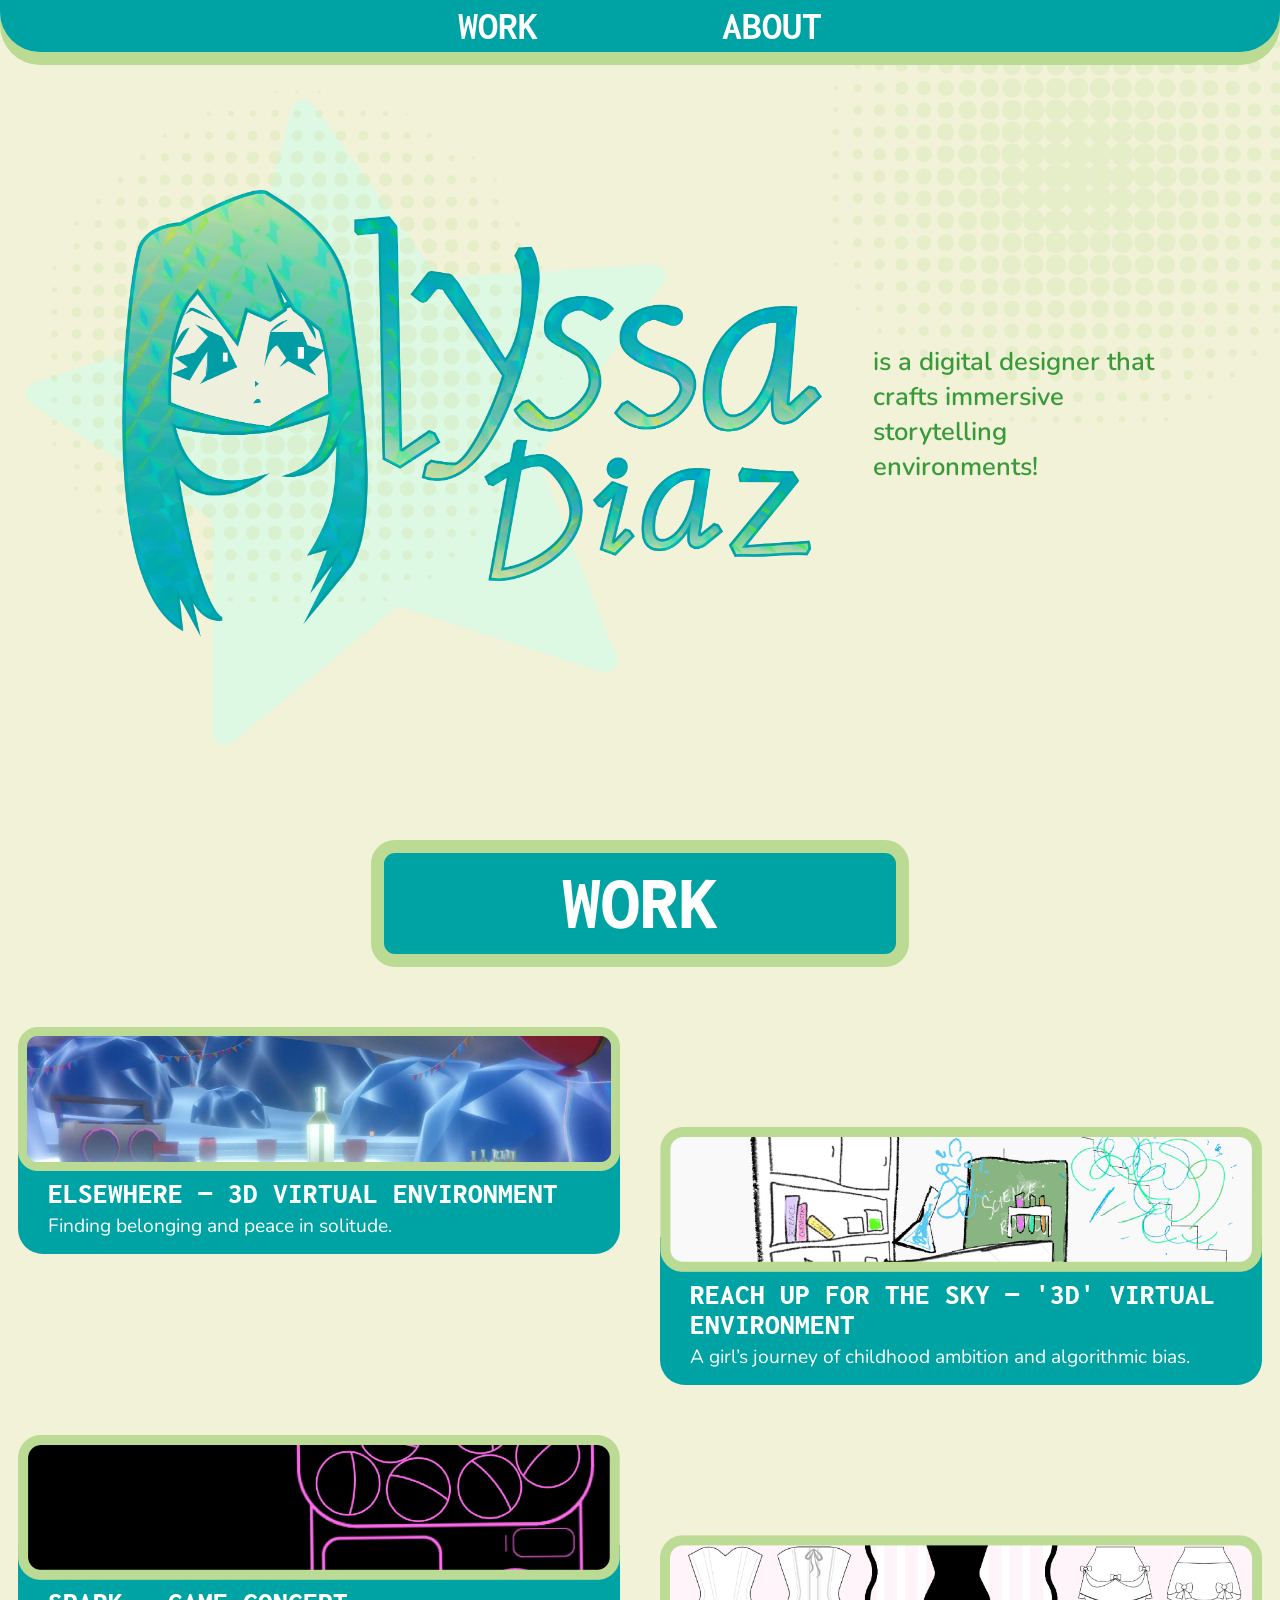
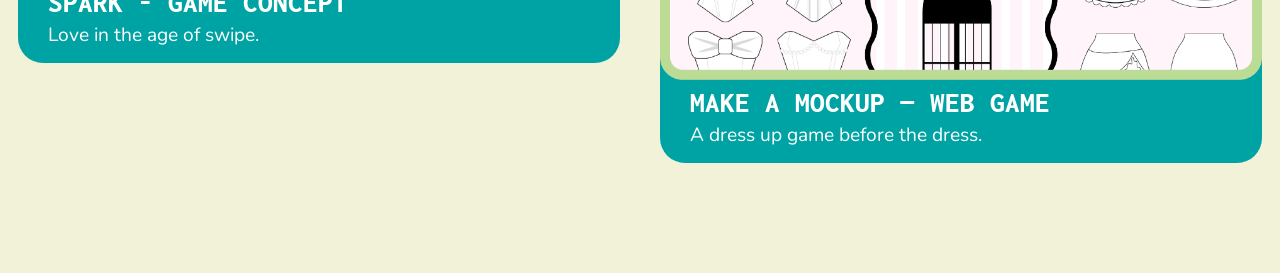
==== commit 0e87874a: "yes!" ====
--- a/index.html
+++ b/index.html
@@ -8,7 +8,7 @@
     <link rel="preconnect" href="https://fonts.googleapis.com" />
     <link rel="preconnect" href="https://fonts.gstatic.com" crossorigin />
     <link
-      href="https://fonts.googleapis.com/css2?family=Inconsolata:wght@200..900&display=swap"
+      href="https://fonts.googleapis.com/css2?family=Inconsolata:wght@200..900&family=Nunito:ital,wght@0,200..1000;1,200..1000&display=swap"
       rel="stylesheet"
     />
 
@@ -49,11 +49,6 @@
 
     <section id="work">
       <div class="work-header">
-        <img
-          src="images/homepage-assets/work-headline.png"
-          alt=""
-          class="work-headline-img"
-        />
         <h2 class="work-title">WORK</h2>
       </div>
 
@@ -85,7 +80,19 @@
             <p>A girl’s journey of childhood ambition and algorithmic bias.</p>
           </div>
         </a>
-
+        <a href="work/spark.html" class="project-card">
+          <div class="project-image-container">
+            <img
+              src="images/homepage-assets/spark-thumbnail.png"
+              alt="Spark"
+              class="final-render"
+            />
+          </div>
+          <div class="project-info-label">
+            <h3>SPARK - GAME CONCEPT</h3>
+            <p>Love in the age of swipe.</p>
+          </div>
+        </a>
         <a href="work/makeamockup.html" class="project-card">
           <div class="project-image-container">
             <img
@@ -96,21 +103,7 @@
           </div>
           <div class="project-info-label">
             <h3>MAKE A MOCKUP — WEB GAME</h3>
-            <p>...</p>
-          </div>
-        </a>
-
-        <a href="work/spark.html" class="project-card">
-          <div class="project-image-container">
-            <img
-              src="images/homepage-assets/spark-thumbnail.png"
-              alt="Spark"
-              class="final-render"
-            />
-          </div>
-          <div class="project-info-label">
-            <h3>SPARK - GAME CONCEPT</h3>
-            <p>...</p>
+            <p>A dress up game before the dress.</p>
           </div>
         </a>
       </div>
--- a/style.css
+++ b/style.css
@@ -7,7 +7,7 @@
 
 body {
   background-color: #f2f2d8;
-  font-family: "Inconsolata", monospace;
+  font-family: "Nunito", sans-serif;
   overflow-x: hidden;
   width: 100%;
   scrollbar-gutter: stable;
@@ -32,6 +32,7 @@
 }
 
 nav a {
+  font-family: "Inconsolata", monospace;
   color: white;
   text-decoration: none;
   font-weight: 700;
@@ -59,10 +60,10 @@
   min-height: 900px;
   display: flex;
   flex-direction: column;
-  justify-content: center;
+  justify-content: flex-start;
   align-items: center;
   overflow: hidden;
-  padding: 180px 5% 60px 5%;
+  padding: 190px 5% 60px 5%;
 }
 
 /* THE LOGO CONTAINER */
@@ -138,26 +139,27 @@
 
 /* --- WORK SECTION HEADER --- */
 .work-header {
-  position: relative;
   width: 98%;
   max-width: 1600px;
-  margin: 120px auto 60px auto;
+  margin: -60px auto 60px auto;
   display: flex;
   justify-content: center;
   align-items: center;
 }
 
-.work-headline-img {
-  width: 100%;
-  height: auto;
-  display: block;
-}
-
 .work-title {
-  position: absolute;
+  font-family: "Inconsolata", monospace;
+  display: inline-block;
+  background-color: #00a3a3;
+  border: 13px solid #bbdb95;
+  border-radius: 24px;
+  min-width: clamp(300px, 42vw, 620px);
+  padding: 12px 72px;
   color: white;
-  font-size: 6rem;
-  font-weight: 700;
+  font-size: clamp(2.5rem, 6vw, 5rem);
+  font-weight: 800;
+  line-height: 1;
+  text-align: center;
 }
 
 /* --- PROJECT FEED (STAGGERED TWO-COLUMN GRID) --- */
@@ -210,13 +212,14 @@
 .project-info-label {
   background-color: #00a3a3;
   color: white;
-  width: 85%;
+  width: 100%;
   padding: 42px 30px 15px 30px;
 
   /* Tucked under the image */
   margin: -35px 0 0 0; /* Keeps it strictly to the left edge of the card */
 
   border-bottom-left-radius: 25px;
+  border-bottom-right-radius: 25px;
 
   position: relative;
   z-index: 2;
@@ -224,6 +227,7 @@
 }
 
 .project-info-label h3 {
+  font-family: "Inconsolata", monospace;
   font-size: 1.8rem; /* Scaled down slightly for 2-column fit */
   font-weight: 800;
   margin-bottom: 5px;
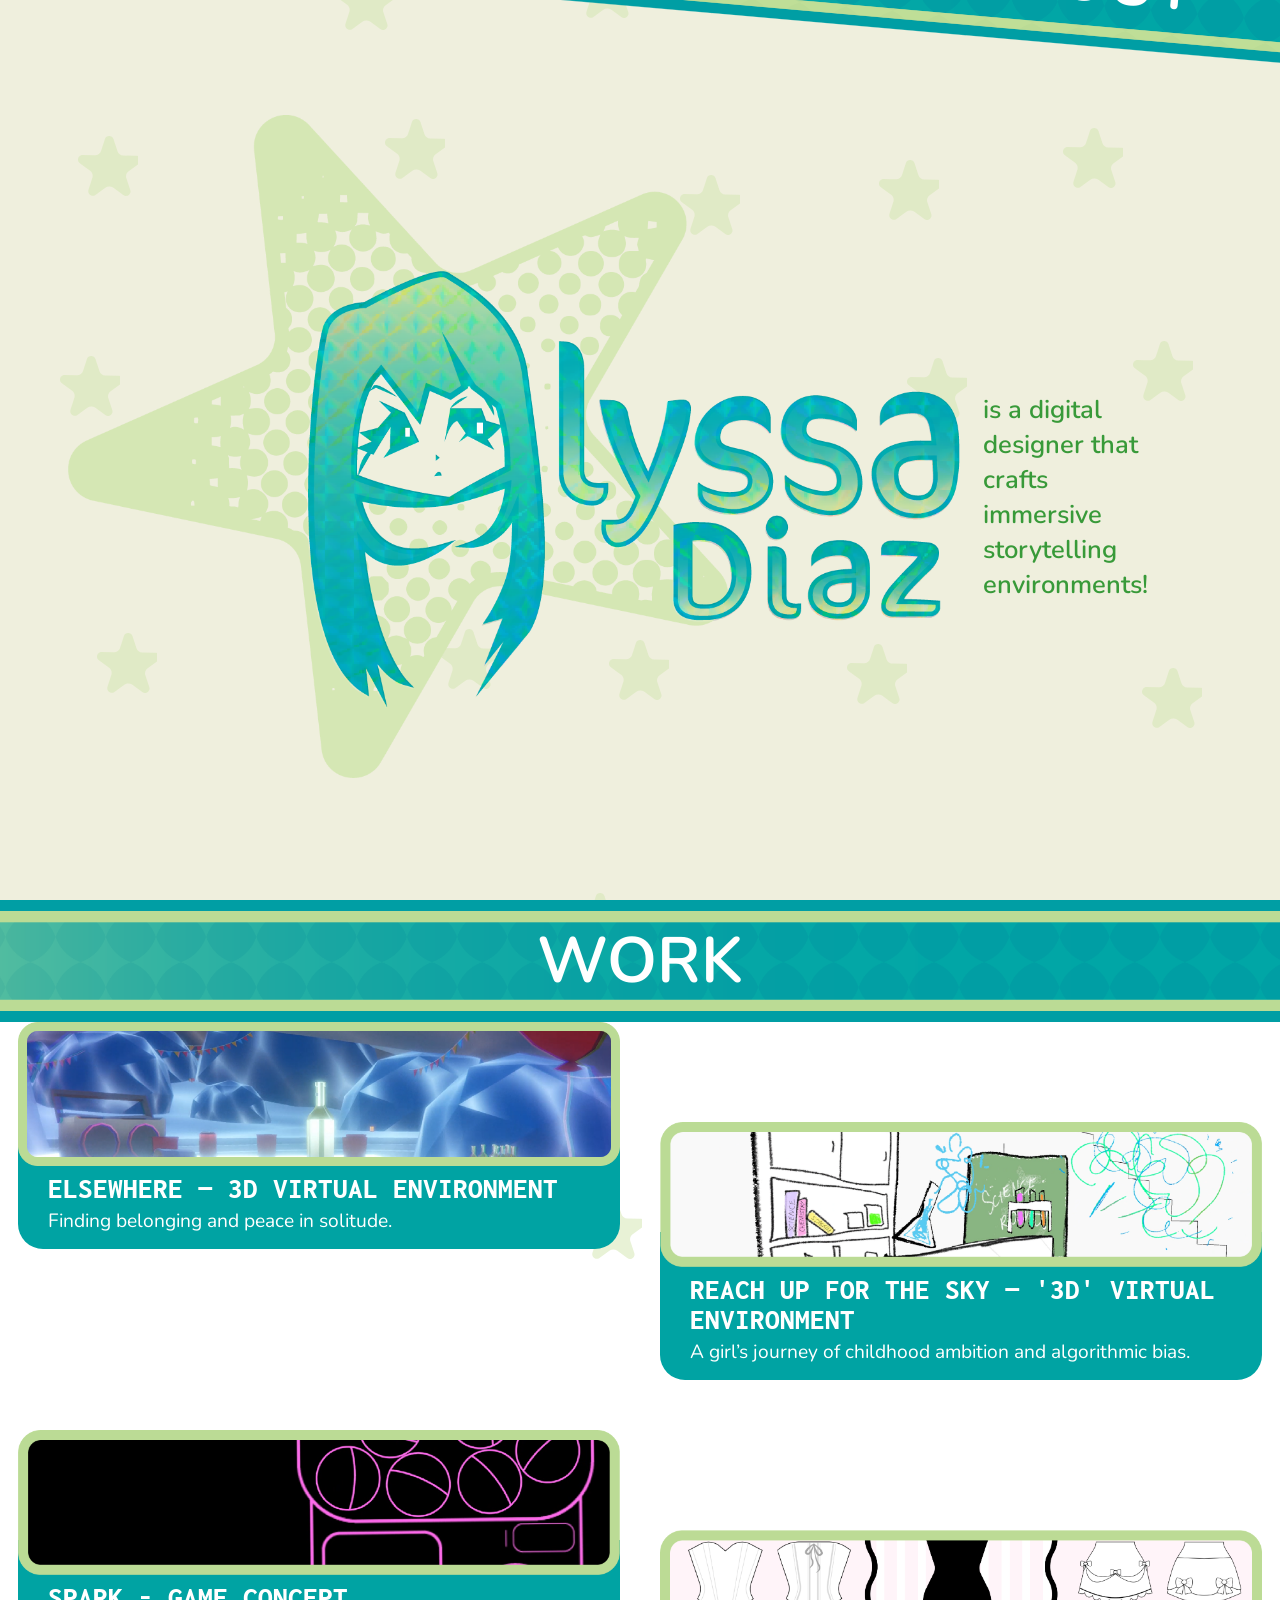
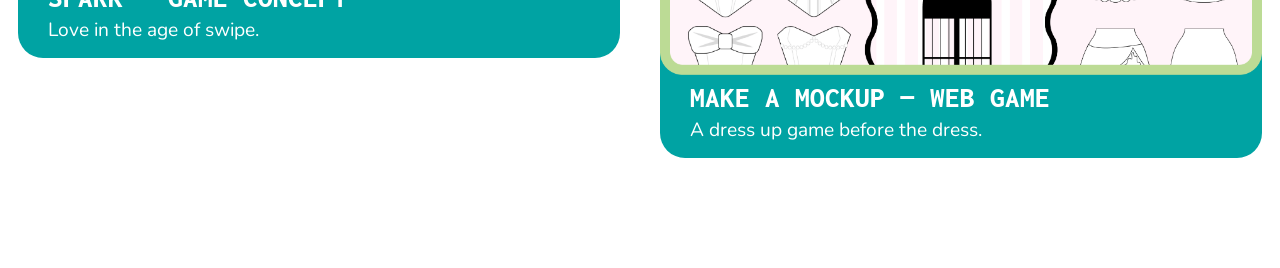
==== commit accd8429: "starry bg" ====
--- a/index.html
+++ b/index.html
@@ -14,26 +14,24 @@
 
     <link rel="stylesheet" href="style.css" />
   </head>
+  <script src="script.js"></script>
   <body>
-    <header>
-      <nav>
-        <a href="../index.html">WORK</a>
-        <a href="../about.html">ABOUT</a>
-      </nav>
-    </header>
+
+    <div class="star-background"></div>
+
+
+<header class="site-header">
+  <div class="header-tilt">
+    <img src="images/homepage-assets/menu_bg.png" class="header-img" alt="" />
+
+    <nav>
+      <a href="index.html">WORK</a>
+      <a href="about.html">ABOUT</a>
+    </nav>
+  </div>
+</header>
 
     <section id="hero">
-      <img src="images/homepage-assets/star.png" class="bg-star" alt="" />
-      <img
-        src="images/homepage-assets/halftone-circles.png"
-        class="halftone-1"
-        alt=""
-      />
-      <img
-        src="images/homepage-assets/halftone-circles.png"
-        class="halftone-2"
-        alt=""
-      />
 
       <div class="hero-container">
         <img
--- a/style.css
+++ b/style.css
@@ -6,51 +6,142 @@
 }
 
 body {
-  background-color: #f2f2d8;
+
   font-family: "Nunito", sans-serif;
   overflow-x: hidden;
   width: 100%;
   scrollbar-gutter: stable;
   overflow-y: scroll;
+  
+}
+
+.star-background {
+    /* Add a fallback color here just in case */
+  background-color: #efefdd; 
+/* 1. Control your spacing here */
+  --spacing: 2px;   /* This is the total distance from star to star */
+  --star-size: 60px;  /* This is the actual size of the star */
+
+  position: fixed;
+  top: -10%;
+  left: -10%;
+  width: 120%;
+  height: 120%;
+  background-color: #efefdd; 
+  z-index: -1;
+  pointer-events: none; 
+}
+
+.star {
+  position: absolute;
+  width: var(--star-size);
+  height: var(--star-size);
+  background-image: url('images/homepage-assets/tiny-star.svg');
+  background-size: cover;
+  pointer-events: none;
+  transition: transform 0.3s ease-out;
+  opacity: 55%;
 }
 
 /* --- HEADER --- */
-header {
-  background-color: #00a3a3;
-  padding: 5px 0 5px 0;
-  text-align: center;
-  border-bottom-left-radius: 40px;
-  border-bottom-right-radius: 40px;
-  box-shadow: 0 13px 0 0 #bbdb95;
-
-  /* Sticky Magic */
-  position: fixed; /* Locks it to the viewport */
-  top: 0; /* Sticks it to the very top */
-  left: 0;
-  width: 100%; /* Ensures it spans the full width */
-  z-index: 1000; /* High number to stay above everything else */
-}
-
-nav a {
-  font-family: "Inconsolata", monospace;
+.site-header {
+  position: fixed;
+  top: clamp(-350px, -14vw, -300px);
+  left: clamp(-40px, -5vw, -10px);
+  width: 120%;
+  z-index: 1000;
+
+  display: flex;
+  justify-content: center;
+
+  background: transparent;
+}
+
+/* --- THIS IS THE KEY LAYER (rotates everything together) --- */
+.header-tilt {
+  position: relative;
+  width: 120%;
+  transform: rotate(5deg);
+  transform-origin: center;
+}
+
+/* --- IMAGE --- */
+.header-img {
+  width: 100%;
+  height: auto;
+  display: block;
+}
+
+/* --- NAV OVER IMAGE --- */
+.header-tilt nav {
+  position: absolute;
+  right: clamp(5%, 14%, 20%);
+  bottom: clamp(3%, 7%, 12%);
+
+  display: flex;
+  justify-content: flex-end;
+  align-items: flex-end;
+
+  gap: clamp(20px, 4vw, 30px);
+}
+
+/* --- NAV LINKS --- */
+.header-tilt nav a {
+  font-family: "Nunito";
   color: white;
   text-decoration: none;
-  font-weight: 700;
-  margin: 0 90px;
-  font-size: 2.5rem;
-  /* 1. Add a transition to make the growth smooth */
-  display: inline-block; /* Required for transform to work perfectly */
-  transition:
-    transform 0.3s ease,
-    color 0.3s ease;
-}
-
-nav a:hover {
-  /* 2. Scale it up slightly (1.1 means 110% size) */
+  font-weight: 650;
+
+  margin: 0 clamp(30px, 6vw, 110px);
+  font-size: clamp(4rem, 3vw, 6rem);
+
+  transition: transform 0.3s ease, color 0.3s ease;
+}
+
+.header-tilt nav a:hover {
   transform: scale(1.1);
-
-  /* 3. Optional: Change the color to your banner green on hover */
   color: #edffcd;
+}
+
+/* Mobile menu adjustments */
+@media (max-width: 600px) {
+  .site-header {
+    top: clamp(-150px, -10vw, -20px);
+    left: clamp(-30px, -3vw, 0px);
+  }
+
+  .header-tilt {
+    transform: rotate(3deg);
+  }
+
+  .header-tilt nav {
+    right: clamp(2%, 10%, 15%);
+    bottom: clamp(2%, 6%, 7%);
+    gap: clamp(15px, 2vw, 20px);
+  }
+
+  .header-tilt nav a {
+    margin: 0 clamp(15px, 3vw, 40px);
+    font-size: clamp(2rem, 2vw, 3rem);
+  }
+
+  .hero-container {
+    flex-direction: column;
+    gap: 20px;
+  }
+
+  .intro-text-side {
+    font-size: clamp(0.85rem, 1.5vw, 1.2rem);
+    margin-left: 0;
+    margin-top: 0;
+    max-width: 100%;
+    flex: 1 1 auto;
+  }
+
+  .work-title {
+    font-size: clamp(2rem, 2vw, 3rem);
+    padding: clamp(15px, 3vw, 40px) clamp(30px, 5vw, 60px);
+  }
 }
 
 /* --- HERO SECTION --- */
@@ -63,7 +154,7 @@
   justify-content: flex-start;
   align-items: center;
   overflow: hidden;
-  padding: 190px 5% 60px 5%;
+  padding: 9% 9% 3% 4%;
 }
 
 /* THE LOGO CONTAINER */
@@ -71,21 +162,22 @@
   position: relative;
   z-index: 10;
   width: 100%;
-  max-width: 1400px;
-  margin: 0;
+  max-width: 2000px;
+
   display: flex;
   align-items: center;
   justify-content: center;
-  gap: 5%;
+
+  gap: 0;
   padding: 0 5%;
-  pointer-events: none;
 }
 
 .name-logo {
   width: 100%;
-  max-width: 700px;
+  max-width: 1000px;
   height: auto;
   display: block;
+  flex: 0 0 auto;
   flex-shrink: 0;
   /* Animation settings */
   animation: softFloat 4s ease-in-out infinite;
@@ -96,70 +188,46 @@
   font-size: clamp(1rem, 2vw, 1.8rem);
   color: #389a39;
   font-weight: 600;
-  max-width: 500px;
+
+  flex: 1 1 300px;
+  max-width: 450px;
+  margin-left: -85px;
+  margin-top: 100px;
+
   animation: softFloat 4s ease-in-out infinite;
 }
 
-/* --- BACKGROUND DECORATIONS --- */
-.bg-star {
-  position: absolute;
-  left: 2%;
-  top: 100px;
-  width: 50vw;
-  max-width: 700px;
-  z-index: 1;
-  opacity: 0.7;
-}
-
-.halftone-1,
-.halftone-2,
-.halftone-3 {
-  position: absolute;
-  z-index: 1;
-  opacity: 0.4;
-  pointer-events: none;
-  width: 40vw;
-  max-width: 800px;
-  /* Adjust '0.2s' to make it faster or slower */
-  animation: jitter 5s step-end infinite;
-
-  /* This ensures the animation doesn't make the circles "jumpy" 
-       for people with motion sensitivity */
-  will-change: transform;
-}
-
-.halftone-1 {
-  top: -10%;
-  right: -5%;
-}
-.halftone-2 {
-  top: 10%;
-  left: 4%;
-}
+
+
 
 /* --- WORK SECTION HEADER --- */
 .work-header {
-  width: 98%;
-  max-width: 1600px;
-  margin: -60px auto 60px auto;
+  width: 100%;
+  max-width: none;
+  margin: 0;
   display: flex;
   justify-content: center;
   align-items: center;
 }
 
 .work-title {
-  font-family: "Inconsolata", monospace;
-  display: inline-block;
-  background-color: #00a3a3;
-  border: 13px solid #bbdb95;
-  border-radius: 24px;
-  min-width: clamp(300px, 42vw, 620px);
-  padding: 12px 72px;
+  font-family: "Nunito";
+  display: block;
+  width: 100%;
+  max-width: 100%;
   color: white;
-  font-size: clamp(2.5rem, 6vw, 5rem);
-  font-weight: 800;
-  line-height: 1;
+  font-size: clamp(4rem, 3vw, 6rem);
+  font-weight: 650;
+  line-height: 1.1;
   text-align: center;
+  padding: clamp(12px, 2vw, 30px) clamp(35px, 6vw, 80px);
+  margin: 0 auto;
+  background-image: url('images/homepage-assets/work-title.png');
+  background-repeat: no-repeat;
+  background-position: center center;
+  background-size: auto 100%;
+  min-height: 1.2em;
+  max-height: 180px;
 }
 
 /* --- PROJECT FEED (STAGGERED TWO-COLUMN GRID) --- */
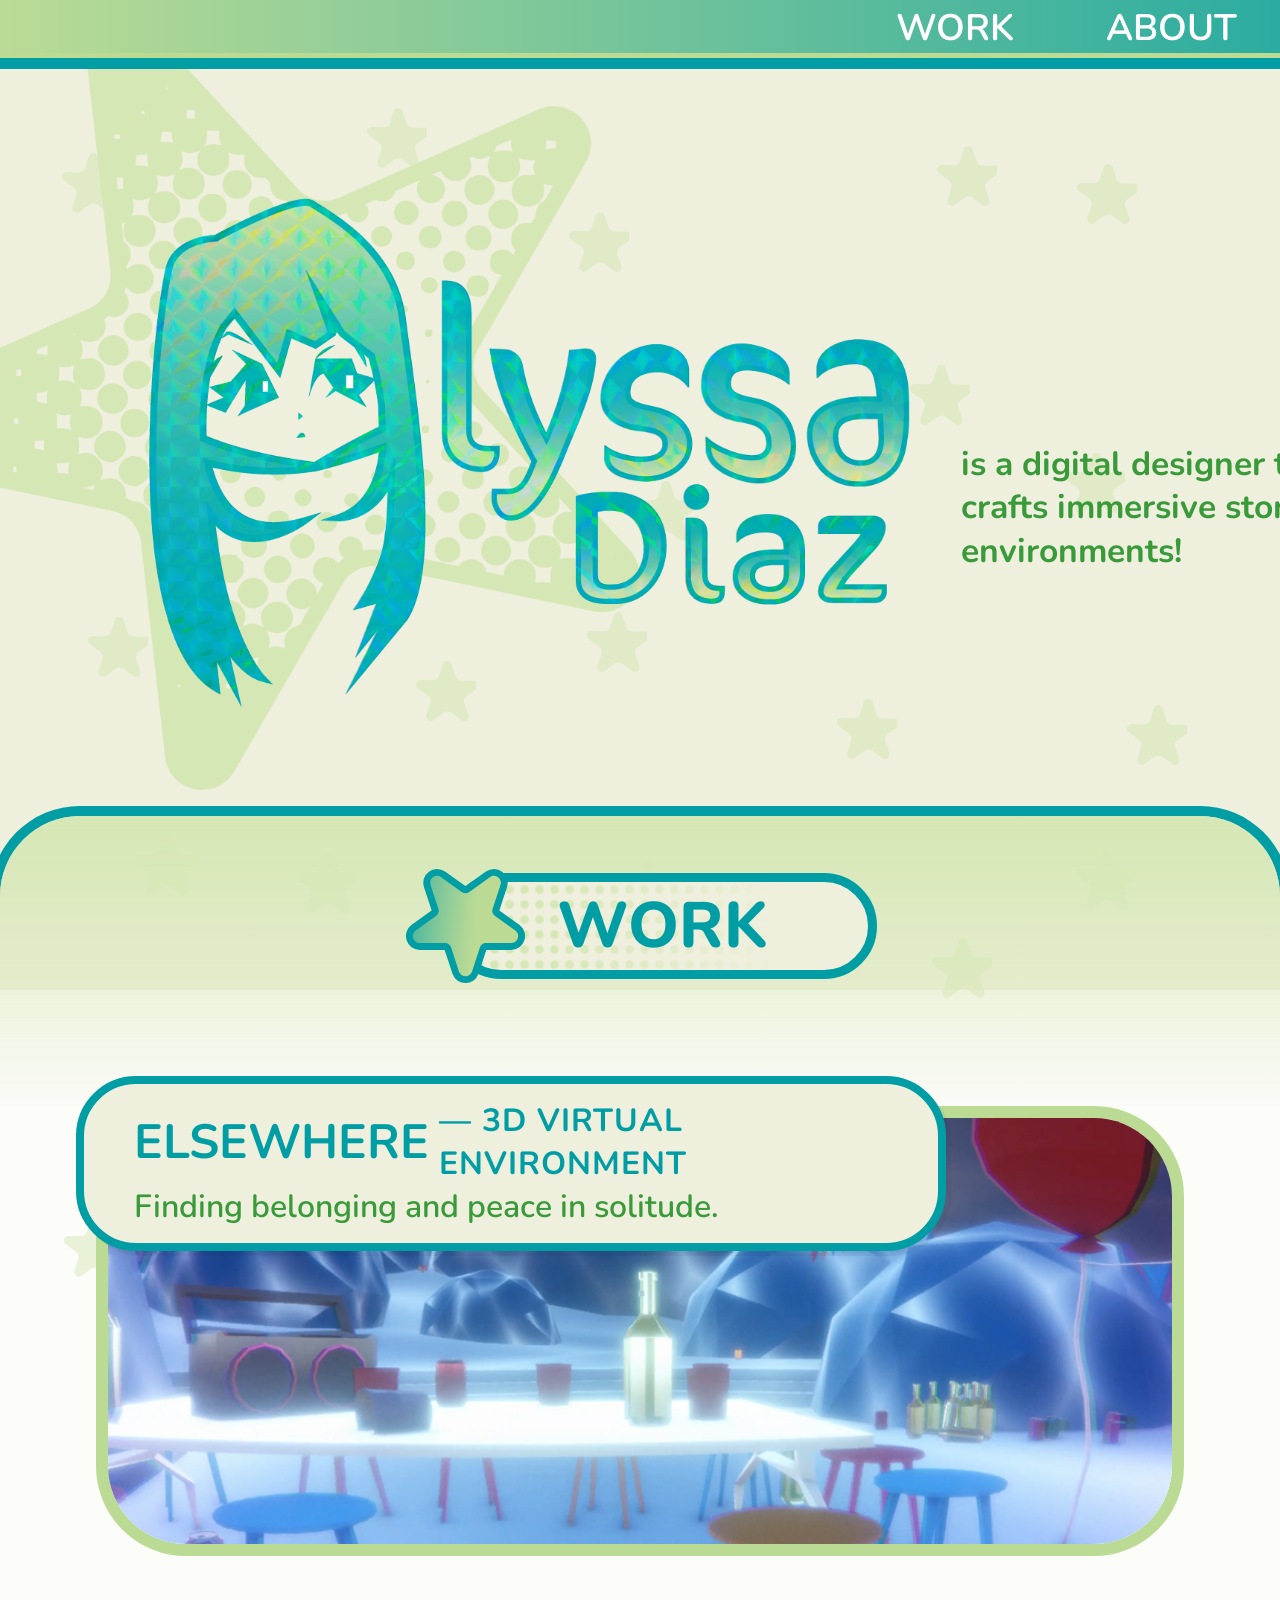
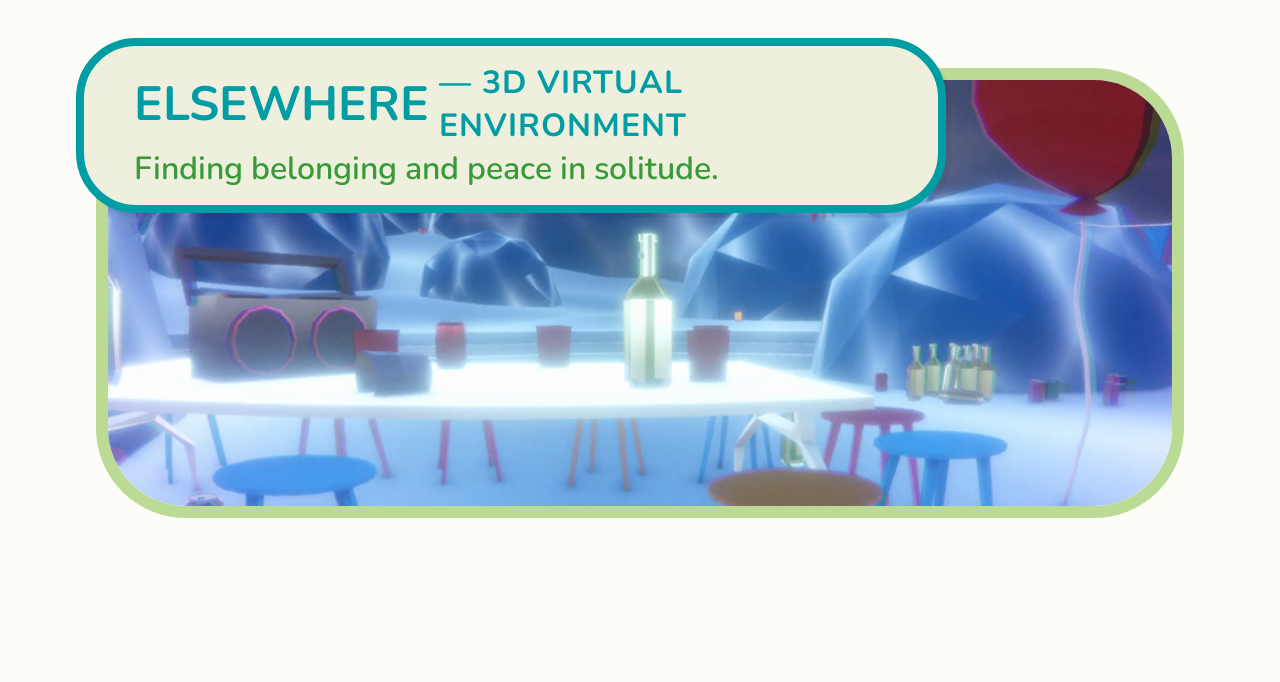
==== commit 0d1e9a03: "homepagechanged" ====
--- a/index.html
+++ b/index.html
@@ -22,8 +22,6 @@
 
 <header class="site-header">
   <div class="header-tilt">
-    <img src="images/homepage-assets/menu_bg.png" class="header-img" alt="" />
-
     <nav>
       <a href="index.html">WORK</a>
       <a href="about.html">ABOUT</a>
@@ -46,65 +44,45 @@
     </section>
 
     <section id="work">
-      <div class="work-header">
-        <h2 class="work-title">WORK</h2>
+<div class="work-header">
+    <div class="work-title-wrapper">
+      <img src="/images/homepage-assets/titlestar-noborder.svg" class="star-icon" alt="" aria-hidden="true">
+      
+      <h2 class="work-title">WORK</h2>
+    </div>
       </div>
+<div class="project-feed">
+  <!-- project 1 -->
+  <a href="work/elsewhere.html" class="project-card">
+    <!-- project label ontop -->
+    <div class="project-info-label">
+      <h3>ELSEWHERE <span class="subtitle">— 3D VIRTUAL ENVIRONMENT</span></h3>
+      <p>Finding belonging and peace in solitude.</p>
+    </div>
+    
+    <!-- image container -->
+    <div class="project-image-container">
+      <img src="images/homepage-assets/elsewhere.png" alt="Elsewhere Project" class="final-render" />
+    </div>
+  </a>
 
-      <div class="project-feed">
-        <a href="work/elsewhere.html" class="project-card">
-          <div class="project-image-container">
-            <img
-              src="images/homepage-assets/elsewhere-thumbnail.png"
-              alt="Elsewhere Project"
-              class="final-render"
-            />
-          </div>
-          <div class="project-info-label">
-            <h3>ELSEWHERE — 3D VIRTUAL ENVIRONMENT</h3>
-            <p>Finding belonging and peace in solitude.</p>
-          </div>
-        </a>
+    <!-- project 1 -->
+  <a href="work/elsewhere.html" class="project-card">
+    <!-- project label ontop -->
+    <div class="project-info-label">
+      <h3>ELSEWHERE <span class="subtitle">— 3D VIRTUAL ENVIRONMENT</span></h3>
+      <p>Finding belonging and peace in solitude.</p>
+    </div>
+    
+    <!-- image container -->
+    <div class="project-image-container">
+      <img src="images/homepage-assets/elsewhere.png" alt="Elsewhere Project" class="final-render" />
+    </div>
+  </a>
 
-        <a href="work/reachupforthesky.html" class="project-card">
-          <div class="project-image-container">
-            <img
-              src="images/homepage-assets/reachupforthesky-thumbnail.png"
-              alt="Reach Up for the Sky"
-              class="final-render"
-            />
-          </div>
-          <div class="project-info-label">
-            <h3>REACH UP FOR THE SKY — '3D' VIRTUAL ENVIRONMENT</h3>
-            <p>A girl’s journey of childhood ambition and algorithmic bias.</p>
-          </div>
-        </a>
-        <a href="work/spark.html" class="project-card">
-          <div class="project-image-container">
-            <img
-              src="images/homepage-assets/spark-thumbnail.png"
-              alt="Spark"
-              class="final-render"
-            />
-          </div>
-          <div class="project-info-label">
-            <h3>SPARK - GAME CONCEPT</h3>
-            <p>Love in the age of swipe.</p>
-          </div>
-        </a>
-        <a href="work/makeamockup.html" class="project-card">
-          <div class="project-image-container">
-            <img
-              src="images/homepage-assets/makeadressmockup-thumbnail.png"
-              alt="Make a Mockup"
-              class="final-render"
-            />
-          </div>
-          <div class="project-info-label">
-            <h3>MAKE A MOCKUP — WEB GAME</h3>
-            <p>A dress up game before the dress.</p>
-          </div>
-        </a>
-      </div>
+
+
+</div>
     </section>
   </body>
 </html>
--- a/style.css
+++ b/style.css
@@ -46,43 +46,62 @@
 /* --- HEADER --- */
 .site-header {
   position: fixed;
-  top: clamp(-350px, -14vw, -300px);
-  left: clamp(-40px, -5vw, -10px);
-  width: 120%;
+  top: -305px;
+  left: 0;
+  width: 100%;
   z-index: 1000;
 
   display: flex;
-  justify-content: center;
+  justify-content: flex-end;
 
   background: transparent;
+  overflow: visible;
 }
 
 /* --- THIS IS THE KEY LAYER (rotates everything together) --- */
 .header-tilt {
   position: relative;
   width: 120%;
-  transform: rotate(5deg);
-  transform-origin: center;
-}
-
-/* --- IMAGE --- */
-.header-img {
-  width: 100%;
-  height: auto;
-  display: block;
+  height: 18rem;
+  pointer-events: none;
+  transform-origin: top left;
+  overflow: visible;
+}
+
+.header-tilt::before {
+  content: "";
+  position: absolute;
+  top: 0;
+  left: 0;
+  width: 130%;
+  height: 130%;
+  background: linear-gradient(90deg, #bbdb95 0%, #009ea4 100%);
+  z-index: -1;
+}
+
+.header-tilt::after {
+  content: "";
+  position: absolute;
+  left: 0;
+  top: calc(130% - 1rem);
+  width: 130%;
+  height: 1rem;
+  background: linear-gradient(180deg, #bbdb95 0%, #bbdb95 30%, #009ea4 30%, #009ea4 100%);
+  z-index: -1;
 }
 
 /* --- NAV OVER IMAGE --- */
 .header-tilt nav {
   position: absolute;
-  right: clamp(5%, 14%, 20%);
-  bottom: clamp(3%, 7%, 12%);
+  right: 1%;
+  bottom: -70px;
+  pointer-events: auto;
 
   display: flex;
   justify-content: flex-end;
   align-items: flex-end;
 
-  gap: clamp(20px, 4vw, 30px);
+  gap: 2rem;
 }
 
 /* --- NAV LINKS --- */
@@ -92,8 +111,8 @@
   text-decoration: none;
   font-weight: 650;
 
-  margin: 0 clamp(30px, 6vw, 110px);
-  font-size: clamp(4rem, 3vw, 6rem);
+  margin: 0 30px;
+  font-size: 2.3rem;
 
   transition: transform 0.3s ease, color 0.3s ease;
 }
@@ -103,241 +122,218 @@
   color: #edffcd;
 }
 
-/* Mobile menu adjustments */
-@media (max-width: 600px) {
-  .site-header {
-    top: clamp(-150px, -10vw, -20px);
-    left: clamp(-30px, -3vw, 0px);
-  }
-
-  .header-tilt {
-    transform: rotate(3deg);
-  }
-
-  .header-tilt nav {
-    right: clamp(2%, 10%, 15%);
-    bottom: clamp(2%, 6%, 7%);
-    gap: clamp(15px, 2vw, 20px);
-  }
-
-  .header-tilt nav a {
-    margin: 0 clamp(15px, 3vw, 40px);
-    font-size: clamp(2rem, 2vw, 3rem);
-  }
-
-  .hero-container {
-    flex-direction: column;
-    gap: 20px;
-  }
-
-  .intro-text-side {
-    font-size: clamp(0.85rem, 1.5vw, 1.2rem);
-    margin-left: 0;
-    margin-top: 0;
-    max-width: 100%;
-    flex: 1 1 auto;
-  }
-
-  .work-title {
-    font-size: clamp(2rem, 2vw, 3rem);
-    padding: clamp(15px, 3vw, 40px) clamp(30px, 5vw, 60px);
-  }
-}
 
 /* --- HERO SECTION --- */
 #hero {
   position: relative;
   width: 100%;
-  min-height: 900px;
+  min-height: calc(100vh - 7rem);
   display: flex;
   flex-direction: column;
-  justify-content: flex-start;
+  justify-content: center;
   align-items: center;
   overflow: hidden;
-  padding: 9% 9% 3% 4%;
-}
-
+  padding: 1rem 1% 1rem 1%;
+}
+
+/* THE LOGO CONTAINER */
 /* THE LOGO CONTAINER */
 .hero-container {
   position: relative;
   z-index: 10;
   width: 100%;
-  max-width: 2000px;
-
-  display: flex;
-  align-items: center;
+  max-width: 90vw; /* Increased slightly for more breathing room */
+  display: flex;
+  flex-direction: row;
+  align-items: center; /* Keeps text perfectly centered to image height */
   justify-content: center;
-
-  gap: 0;
-  padding: 0 5%;
+  gap: 0; 
 }
 
 .name-logo {
-  width: 100%;
-  max-width: 1000px;
+  /* Scale this down slightly if the text is still hitting the logo */
+  width: 100%;
+  max-width: 1300px; 
   height: auto;
   display: block;
-  flex: 0 0 auto;
-  flex-shrink: 0;
-  /* Animation settings */
   animation: softFloat 4s ease-in-out infinite;
+  
+  /* REDUCED: Adjust this number to move text left or right */
+  margin-right: -60px; 
+  
+  /* Prevents the logo from shrinking when the text needs space */
+  flex-shrink: 0; 
 }
 
 /* Intro text beside logo */
 .intro-text-side {
-  font-size: clamp(1rem, 2vw, 1.8rem);
+  font-size: 2.1rem;
   color: #389a39;
+  font-weight: 700;
+  max-width: 450px; 
+  line-height: 1.3;
+  animation: softFloat 4s ease-in-out infinite;
+  
+  margin-bottom: 0;
+  margin-top: 210px;
+  text-align: left;
+  
+  /* Ensures text stays on top visually */
+  position: relative;
+  z-index: 11;
+  
+  /* Prevents the text block from getting too narrow */
+  flex-shrink: 0; 
+}
+
+
+/* work section */
+#work {
+  width: 100%;
+  border-radius: 80px 80px 0 0;
+
+  box-shadow: 0 0 0 10px #009ea4;
+
+  background: linear-gradient(
+    #d5e7b4 0%,
+    rgba(239, 239, 221, 0.2) 20%
+  );
+
+  /* Essential: because the shadow is outside the box, 
+     add a margin so it doesn't get cut off by the screen edge */
+  margin-top: 10px; 
+  display: flex;
+  flex-direction: column;
+  align-items: center;
+}
+
+/* --- work section title--- */
+.work-title-wrapper {
+  display: inline-flex;
+  flex-direction: row; /* Keeps star on the right */
+  align-items: center;
+  position: relative;
+  margin-top: 50px; /* Adjust based on your section border thickness */
+  z-index: 10;
+  margin-bottom: 120px;
+}
+
+/* 2. The Star Image */
+.star-icon {
+  width: 125px;  /* Adjust to your preference */
+  height: auto;
+  z-index: 2;
+  margin-left: 0px;
+  margin-right: -80px;
+
+}
+
+/* 3. The Bubble */
+.work-title {
+  background-color: #efefdd;
+  border: 9px solid #009ea4;
+  border-radius: 999px;
+  padding: 0px 100px 0px 100px; /* More padding on the right for the star space */
+  color: #009ea4;
+  font-family: 'Nunito';
+  font-size: 4rem;
+  font-weight: 800;
+
+/* --- REVERSED HALFTONE EFFECT --- */
+background-image: 
+    linear-gradient(to left, #efefdd 20%, transparent 80%),
+    /* Increased 20% to 45% to make the dot fill more of its square */
+    radial-gradient(#d5e7b4 30%, transparent 50%);
+  
+  /* Decreased 38px to 15px to bring the dots physically closer */
+  background-size: 100% 100%, 15px 15px;
+  background-repeat: no-repeat, repeat;
+}
+
+
+
+/* --- PROJECT FEED --- */
+.project-feed {
+  width: 100%;
+  max-width: 85vw;
+  margin: 0 auto 100px auto;
+  display: grid;
+  grid-template-columns: 1fr;
+  gap: 3rem;
+}
+
+/* --- THE CARD CONTAINER --- */
+.project-card {
+  display: block;
+  text-decoration: none;
+  width: 100%;
+  position: relative;
+  border-radius: 60px;
+  overflow: visible; /* Important: allows label to hang off the edge */
+  transition: transform 0.25s ease;
+  margin-bottom: 4rem;
+}
+
+/* --- THE FLOATING LABEL (THE STICKER) --- */
+.project-info-label {
+  position: absolute;
+  top: -30px;    /* Pulls it up over the top border */
+  left: -20px;   /* Pulls it over the left border */
+  background-color: #efefdd; /* Light cream/green */
+  border: 8px solid #009ea4; /* Teal border */
+  border-radius: 60px;
+  padding: 15px 50px;
+  z-index: 10;
+  max-width: 80%;
+  box-shadow: 5px 5px 0px rgba(0, 0, 0, 0.05);
+}
+
+.project-info-label h3 {
+  color: #009ea4;
+  font-family: 'Nunito', sans-serif;
+  font-size: 3rem;
+  margin: 0;
+  display: flex;
+  align-items: center;
+  gap: 10px;
+}
+
+.project-info-label h3 .subtitle {
+  font-size: 2rem;
+  text-transform: uppercase;
+  letter-spacing: 1px;
+}
+
+.project-info-label p {
+  color:#389a39; /* Mossy green text */
+  font-size: 2rem;
   font-weight: 600;
-
-  flex: 1 1 300px;
-  max-width: 450px;
-  margin-left: -85px;
-  margin-top: 100px;
-
-  animation: softFloat 4s ease-in-out infinite;
-}
-
-
-
-
-/* --- WORK SECTION HEADER --- */
-.work-header {
-  width: 100%;
-  max-width: none;
-  margin: 0;
-  display: flex;
-  justify-content: center;
-  align-items: center;
-}
-
-.work-title {
-  font-family: "Nunito";
+}
+
+/* --- THE IMAGE --- */
+.project-image-container {
+  width: 100%;
+  height: 450px;
+  overflow: hidden;
+  border-radius: 90px; /* Matches the inner curve of the thick border */
+  display: flex;
+  border: #bbdb95 12px solid;
+}
+
+.final-render {
+  width: 100%;
+  height: auto;
+  object-fit: cover;
   display: block;
-  width: 100%;
-  max-width: 100%;
-  color: white;
-  font-size: clamp(4rem, 3vw, 6rem);
-  font-weight: 650;
-  line-height: 1.1;
-  text-align: center;
-  padding: clamp(12px, 2vw, 30px) clamp(35px, 6vw, 80px);
-  margin: 0 auto;
-  background-image: url('images/homepage-assets/work-title.png');
-  background-repeat: no-repeat;
-  background-position: center center;
-  background-size: auto 100%;
-  min-height: 1.2em;
-  max-height: 180px;
-}
-
-/* --- PROJECT FEED (STAGGERED TWO-COLUMN GRID) --- */
-.project-feed {
-  width: 98%;
-  max-width: 1800px; /* Slightly narrower lane for a tighter grid feel */
-  margin: 0 auto 100px auto;
-  display: flex;
-  flex-wrap: wrap; /* Allows cards to move to the next row */
-  justify-content: center;
-  gap: 40px; /* Horizontal space between columns */
-}
-
-/* THE CARDS */
-.project-card {
-  display: flex;
-  flex-direction: column;
-  text-decoration: none;
-
-  /* This width (45%) ensures two cards sit side-by-side */
-  flex: 0 1 48%;
-  max-width: 1200px;
-
-  position: relative;
-  transition: transform 0.2s;
-  margin-bottom: 10px; /* Space between rows */
-}
-
-/* THE STAGGER EFFECT 
-   This targets the 2nd, 4th, 6th card etc. and pushes them down 
-   to create that "un-even" stacking look. */
-.project-card:nth-of-type(even) {
-  margin-top: 100px;
-}
-
+}
+
+/* --- HOVER EFFECTS --- */
 .project-card:hover {
-  transform: scale(1.01);
-}
-
-/* THE PROJECT IMAGE */
-.final-render {
-  width: 100%;
-  height: auto;
-  display: block;
-  position: relative;
-  z-index: 5;
-}
-
-/* THE TEXT LABEL BAR (Always Left) */
-.project-info-label {
-  background-color: #00a3a3;
-  color: white;
-  width: 100%;
-  padding: 42px 30px 15px 30px;
-
-  /* Tucked under the image */
-  margin: -35px 0 0 0; /* Keeps it strictly to the left edge of the card */
-
-  border-bottom-left-radius: 25px;
-  border-bottom-right-radius: 25px;
-
-  position: relative;
-  z-index: 2;
-  text-align: left;
-}
-
-.project-info-label h3 {
-  font-family: "Inconsolata", monospace;
-  font-size: 1.8rem; /* Scaled down slightly for 2-column fit */
-  font-weight: 800;
-  margin-bottom: 5px;
-}
-
-.project-info-label p {
-  font-size: 1.2rem; /* Scaled down slightly for 2-column fit */
-}
-
-/* --- RESPONSIVE DESIGN --- */
-@media screen and (max-width: 1024px) {
-  .project-card {
-    flex: 0 1 100%; /* Switch to 1 column on tablets/phones */
-    max-width: 800px;
-  }
-
-  .project-card:nth-of-type(even) {
-    margin-top: 0; /* Remove stagger on mobile so they just stack straight */
-  }
-
-  /* Stack banner content on smaller screens */
-  .intro-banner-inner {
-    flex-direction: column;
-    gap: 15px;
-    text-align: center;
-  }
-
-  .intro-text {
-    max-width: 90%;
-  }
-}
-
-@media screen and (max-width: 768px) {
-  .intro-banner-full {
-    top: 60%;
-    padding: 15px 0;
-  }
-
-  .name-logo {
-    max-width: 90%;
-  }
-}
+  /* Keeps your existing wiggle/scale animations */
+  animation: project-hover-entry 0.25s ease-out forwards,
+             project-hover-wiggle 1.1s 0.25s infinite ease-in-out;
+}
+
 
 /* 1. Define the "Floating" movement */
 @keyframes softFloat {
@@ -388,3 +384,42 @@
     transform: translate(0, 0);
   }
 }
+
+@keyframes project-hover-entry {
+  0% {
+    transform: scale(1);
+  }
+  40% {
+    transform: scale(1.01) translateY(-8px);
+  }
+  100% {
+    transform: scale(1.03) translateY(0);
+  }
+}
+
+@keyframes project-hover-wiggle {
+  0% {
+    transform: scale(1.03) translateY(0) rotate(0deg);
+  }
+  10% {
+    transform: scale(1.03) translateY(-4px) rotate(-0.2deg);
+  }
+  25% {
+    transform: scale(1.03) translateY(-2px) rotate(0.2deg);
+  }
+  40% {
+    transform: scale(1.03) translateY(-5px) rotate(-0.2deg);
+  }
+  55% {
+    transform: scale(1.03) translateY(-3px) rotate(0.2deg);
+  }
+  70% {
+    transform: scale(1.03) translateY(-4px) rotate(-0.2deg);
+  }
+  85% {
+    transform: scale(1.03) translateY(-2px) rotate(0.2deg);
+  }
+  100% {
+    transform: scale(1.03) translateY(0) rotate(0deg);
+  }
+}
